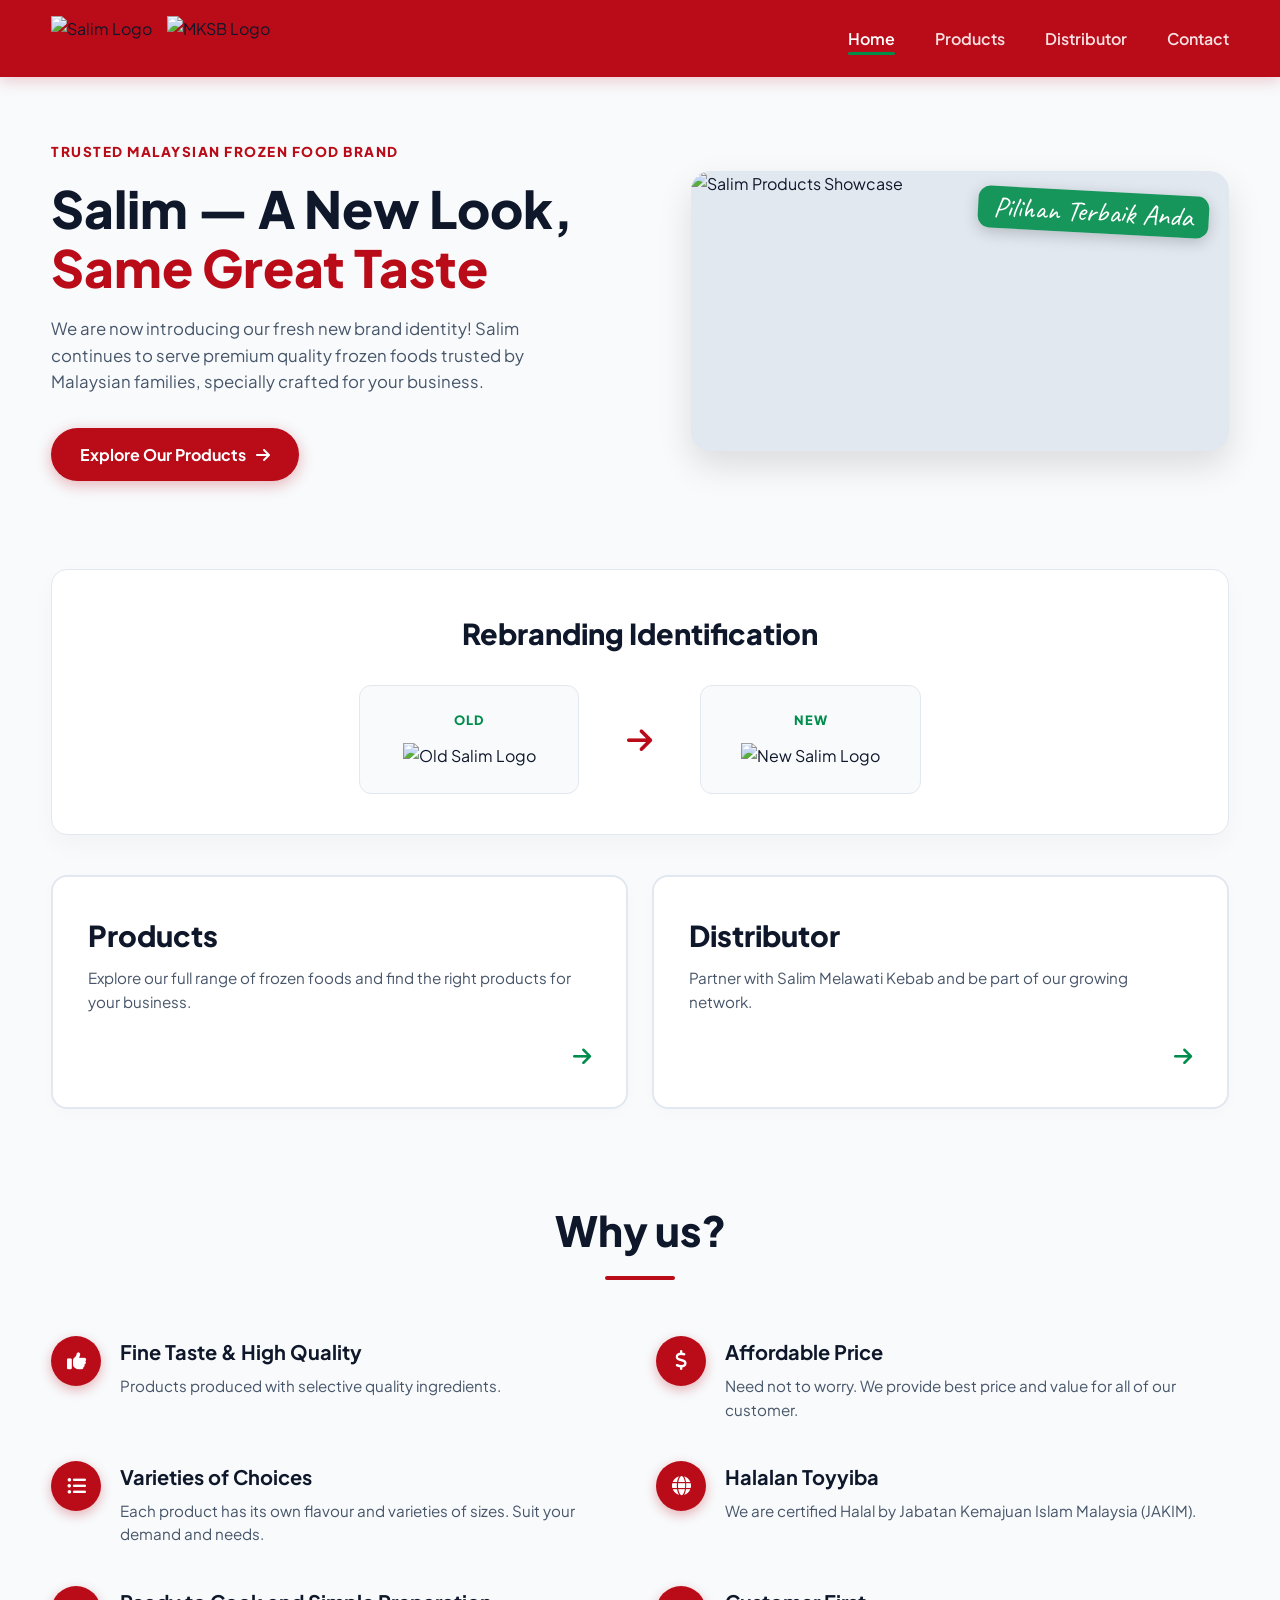
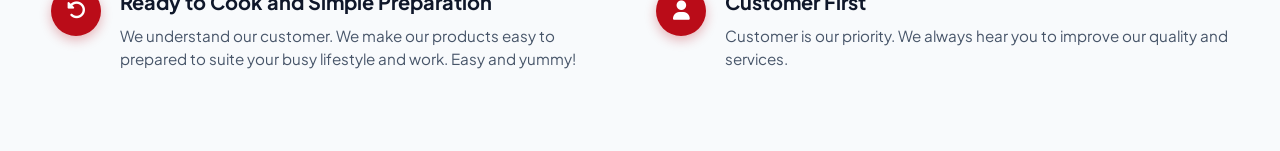
==== index.html @ 57d68382 "Add files via upload" ====
<!DOCTYPE html>
<html lang="en">
<head>
    <meta charset="UTF-8">
    <meta name="viewport" content="width=device-width, initial-scale=1.0">
    <title>Salim Melawati Kebab | Trusted Malaysian Frozen Food Brand</title>
    <!-- FontAwesome Icons & Google Fonts -->
    <link rel="stylesheet" href="https://cdnjs.cloudflare.com/ajax/libs/font-awesome/6.4.0/css/all.min.css">
    <link href="https://fonts.googleapis.com/css2?family=Plus+Jakarta+Sans:wght@400;500;600;700;800&family=Caveat:wght@600&display=swap" rel="stylesheet">
    
    <style>
        :root {
            --salim-red: #ba0c18;
            --salim-red-hover: #960812;
            --salim-green: #008d4c;
            --salim-green-hover: #006e3b;
            --bg-light: #f8fafc;
            --bg-card: #ffffff;
            --text-dark: #0f172a;
            --text-gray: #475569;
            --border-color: #e2e8f0;
            --transition: all 0.3s ease;
        }

        * {
            margin: 0;
            padding: 0;
            box-sizing: border-box;
            font-family: 'Plus Jakarta Sans', sans-serif;
        }

        body {
            background-color: var(--bg-light);
            color: var(--text-dark);
            line-height: 1.6;
            overflow-x: hidden;
        }

        .container {
            width: 92%;
            max-width: 1250px;
            margin: 0 auto;
        }

        /* 1. Header Navigation */
        header {
            background: var(--salim-red);
            position: sticky;
            top: 0;
            z-index: 1000;
            box-shadow: 0 4px 15px rgba(186, 12, 24, 0.2);
        }

        nav {
            display: flex;
            justify-content: space-between;
            align-items: center;
            padding: 1rem 0;
        }

        .logo-group {
            display: flex;
            align-items: center;
            gap: 15px;
        }

        .logo-group img {
            height: 45px;
            width: auto;
            max-width: 100%;
            object-fit: contain;
        }

        .nav-links {
            display: flex;
            list-style: none;
            gap: 2.5rem;
            align-items: center;
        }

        .nav-links a {
            text-decoration: none;
            color: rgba(255, 255, 255, 0.88);
            font-size: 1rem;
            font-weight: 600;
            transition: var(--transition);
        }

        .nav-links a:hover, .nav-links a.active {
            color: #ffffff;
        }

        .nav-links a.active {
            position: relative;
        }

        .nav-links a.active::after {
            content: '';
            position: absolute;
            bottom: -6px;
            left: 0;
            width: 100%;
            height: 3px;
            background: var(--salim-green);
            border-radius: 2px;
        }

        /* 2. Hero Section */
        .hero {
            padding: 4rem 0 3rem 0;
        }

        .hero-grid {
            display: grid;
            grid-template-columns: 1.1fr 1fr;
            gap: 3rem;
            align-items: center;
        }

        .tagline-red {
            color: var(--salim-red);
            font-size: 0.85rem;
            font-weight: 800;
            letter-spacing: 1.5px;
            text-transform: uppercase;
            margin-bottom: 1rem;
            display: block;
        }

        .hero-text h1 {
            font-size: 3.2rem;
            line-height: 1.15;
            font-weight: 800;
            margin-bottom: 1.2rem;
            color: var(--text-dark);
        }

        .hero-text h1 span {
            color: var(--salim-red);
            display: block;
        }

        .hero-text p {
            color: var(--text-gray);
            font-size: 1.05rem;
            margin-bottom: 2rem;
            max-width: 520px;
            line-height: 1.6;
        }

        .btn-hero-red {
            background: var(--salim-red);
            color: #ffffff;
            padding: 0.85rem 1.8rem;
            border-radius: 50px;
            text-decoration: none;
            font-weight: 700;
            font-size: 1rem;
            display: inline-flex;
            align-items: center;
            gap: 10px;
            transition: var(--transition);
            box-shadow: 0 4px 15px rgba(186, 12, 24, 0.3);
        }

        .btn-hero-red:hover {
            background: var(--salim-red-hover);
            transform: translateY(-2px);
            box-shadow: 0 6px 20px rgba(186, 12, 24, 0.4);
        }

        .hero-image-container {
            position: relative;
            width: 100%;
        }

        .hero-image-bg {
            width: 100%;
            height: auto;
            border-radius: 20px;
            box-shadow: 0 15px 35px rgba(0,0,0,0.12);
            display: block;
            object-fit: cover;
            background-color: #e2e8f0;
            min-height: 280px;
        }

        .hero-script-badge {
            position: absolute;
            top: 20px;
            right: 20px;
            font-family: 'Caveat', cursive;
            font-size: 1.8rem;
            color: #ffffff;
            background: rgba(0, 141, 76, 0.9);
            padding: 5px 15px;
            border-radius: 12px;
            transform: rotate(3deg);
            text-align: right;
            line-height: 1.1;
            box-shadow: 0 4px 15px rgba(0,0,0,0.2);
            z-index: 10;
        }

        /* 3. Rebranding Showcase Section */
        .rebranding-section {
            background: var(--bg-card);
            border: 1px solid var(--border-color);
            border-radius: 16px;
            padding: 2.5rem;
            margin: 2.5rem 0;
            text-align: center;
            box-shadow: 0 10px 25px rgba(0,0,0,0.03);
        }

        .rebranding-title {
            font-size: 1.8rem;
            font-weight: 800;
            color: var(--text-dark);
            margin-bottom: 1.8rem;
        }

        .rebranding-comparison {
            display: flex;
            align-items: center;
            justify-content: center;
            gap: 3rem;
            flex-wrap: wrap;
        }

        .rebrand-box {
            background: var(--bg-light);
            padding: 1.5rem 2.5rem;
            border-radius: 12px;
            border: 1px solid var(--border-color);
            text-align: center;
            min-width: 220px;
        }

        .rebrand-box span {
            display: block;
            font-size: 0.8rem;
            color: var(--salim-green);
            margin-bottom: 0.8rem;
            text-transform: uppercase;
            letter-spacing: 1px;
            font-weight: 800;
        }

        .rebrand-box img {
            height: 65px;
            width: auto;
            max-width: 100%;
            object-fit: contain;
        }

        .arrow-icon {
            color: var(--salim-red);
            font-size: 1.8rem;
        }

        /* 4. Interactive Action Boxes */
        .action-boxes {
            display: grid;
            grid-template-columns: 1fr 1fr;
            gap: 1.5rem;
            margin: 2.5rem 0;
        }

        .action-card {
            background: var(--bg-card);
            border: 2px solid var(--border-color);
            border-radius: 16px;
            padding: 2.2rem;
            text-decoration: none;
            color: var(--text-dark);
            transition: var(--transition);
            display: flex;
            flex-direction: column;
            justify-content: space-between;
            min-height: 180px;
            box-shadow: 0 4px 15px rgba(0,0,0,0.02);
        }

        .action-card:hover, .action-card.active {
            background: var(--salim-red);
            border-color: var(--salim-red);
            color: #ffffff;
            transform: translateY(-4px);
            box-shadow: 0 12px 30px rgba(186, 12, 24, 0.25);
        }

        .action-card:hover p, .action-card.active p {
            color: rgba(255, 255, 255, 0.9);
        }

        .action-card h3 {
            font-size: 1.8rem;
            font-weight: 800;
            margin-bottom: 0.5rem;
        }

        .action-card p {
            color: var(--text-gray);
            font-size: 0.95rem;
            transition: var(--transition);
        }

        .action-card .card-arrow {
            align-self: flex-end;
            margin-top: 1.5rem;
            font-size: 1.3rem;
            color: var(--salim-green);
            transition: var(--transition);
        }

        .action-card:hover .card-arrow, .action-card.active .card-arrow {
            color: #ffffff;
        }

        /* 5. Why Us Section */
        .why-us-section {
            padding: 3rem 0 5rem 0;
        }

        .why-us-title {
            text-align: center;
            font-size: 2.6rem;
            font-weight: 800;
            color: var(--text-dark);
            margin-bottom: 3.5rem;
            position: relative;
        }

        .why-us-title::after {
            content: '';
            display: block;
            width: 70px;
            height: 4px;
            background: var(--salim-red);
            margin: 0.8rem auto 0 auto;
            border-radius: 2px;
        }

        .why-us-grid {
            display: grid;
            grid-template-columns: 1fr 1fr;
            gap: 2.5rem 2rem;
        }

        .why-us-item {
            display: flex;
            gap: 1.2rem;
            align-items: flex-start;
        }

        .why-us-icon {
            background: var(--salim-red);
            color: #ffffff;
            width: 50px;
            height: 50px;
            border-radius: 50%;
            display: flex;
            align-items: center;
            justify-content: center;
            font-size: 1.2rem;
            flex-shrink: 0;
            box-shadow: 0 4px 12px rgba(186, 12, 24, 0.3);
        }

        .why-us-content h4 {
            font-size: 1.25rem;
            font-weight: 700;
            color: var(--text-dark);
            margin-bottom: 0.35rem;
        }

        .why-us-content p {
            color: var(--text-gray);
            font-size: 0.95rem;
            line-height: 1.55;
        }

        /* Mobile & Tablet Responsive */
        @media (max-width: 992px) {
            .hero-grid {
                grid-template-columns: 1fr;
                gap: 2.5rem;
                text-align: center;
            }
            .hero-text h1 {
                font-size: 2.6rem;
            }
            .hero-text p {
                margin-left: auto;
                margin-right: auto;
            }
            .action-boxes, .why-us-grid {
                grid-template-columns: 1fr;
            }
        }

        @media (max-width: 768px) {
            nav {
                flex-direction: column;
                gap: 1rem;
                padding: 0.8rem 0;
            }
            .nav-links {
                gap: 1.2rem;
                width: 100%;
                justify-content: center;
            }
            .hero {
                padding: 2.5rem 0 2rem 0;
            }
            .hero-text h1 {
                font-size: 2.1rem;
            }
            .hero-script-badge {
                font-size: 1.4rem;
                top: 15px;
                right: 15px;
                padding: 4px 10px;
            }
            .rebranding-section {
                padding: 1.8rem 1rem;
            }
            .rebranding-comparison {
                flex-direction: column;
                gap: 1.2rem;
            }
            .arrow-icon {
                transform: rotate(90deg);
            }
            .rebrand-box {
                width: 100%;
                min-width: auto;
            }
            .action-card {
                padding: 1.6rem;
            }
            .why-us-title {
                font-size: 2rem;
                margin-bottom: 2.2rem;
            }
        }

        @media (max-width: 480px) {
            .logo-group img {
                height: 36px;
            }
            .nav-links a {
                font-size: 0.9rem;
            }
            .hero-text h1 {
                font-size: 1.8rem;
            }
            .btn-hero-red {
                width: 100%;
                justify-content: center;
            }
        }
    </style>
</head>
<body>

    <!-- Header Navigation -->
    <header>
        <div class="container">
            <nav>
                <div class="logo-group">
                    <img src="productpic/SALIM.png" alt="Salim Logo">
                    <img src="productpic/mksb.png" alt="MKSB Logo">
                </div>

                <ul class="nav-links">
                    <li><a href="index.html" class="active">Home</a></li>
                    <li><a href="produk.html">Products</a></li>
                    <li><a href="distributor.html">Distributor</a></li>
                    <li><a href="contact.html">Contact</a></li>
                </ul>
            </nav>
        </div>
    </header>

    <main class="container">

        <!-- Hero Section -->
        <section class="hero">
            <div class="hero-grid">
                <div class="hero-text">
                    <span class="tagline-red">TRUSTED MALAYSIAN FROZEN FOOD BRAND</span>
                    <h1>Salim — A New Look, <span>Same Great Taste</span></h1>
                    <p>We are now introducing our fresh new brand identity! Salim continues to serve premium quality frozen foods trusted by Malaysian families, specially crafted for your business.</p>
                    <a href="produk.html" class="btn-hero-red">Explore Our Products <i class="fa-solid fa-arrow-right"></i></a>
                </div>

                <div class="hero-image-container">
                    <span class="hero-script-badge">Pilihan Terbaik Anda</span>
                    <img src="hero-image.png" alt="Salim Products Showcase" class="hero-image-bg">
                </div>
            </div>
        </section>

        <!-- Rebranding Section -->
        <section class="rebranding-section">
            <h2 class="rebranding-title">Rebranding Identification</h2>
            <div class="rebranding-comparison">
                <div class="rebrand-box">
                    <span>OLD</span>
                    <img src="productpic/salimold.png" alt="Old Salim Logo">
                </div>
                <div class="arrow-icon">
                    <i class="fa-solid fa-arrow-right"></i>
                </div>
                <div class="rebrand-box">
                    <span>NEW</span>
                    <img src="productpic/SALIM.png" alt="New Salim Logo">
                </div>
            </div>
        </section>

        <!-- Interactive Action Cards -->
        <section class="action-boxes">
            <a href="produk.html" class="action-card">
                <div>
                    <h3>Products</h3>
                    <p>Explore our full range of frozen foods and find the right products for your business.</p>
                </div>
                <div class="card-arrow"><i class="fa-solid fa-arrow-right"></i></div>
            </a>

            <a href="distributor.html" class="action-card">
                <div>
                    <h3>Distributor</h3>
                    <p>Partner with Salim Melawati Kebab and be part of our growing network.</p>
                </div>
                <div class="card-arrow"><i class="fa-solid fa-arrow-right"></i></div>
            </a>
        </section>

        <!-- Why Us Section -->
        <section class="why-us-section">
            <h2 class="why-us-title">Why us?</h2>
            <div class="why-us-grid">
                
                <!-- 1 -->
                <div class="why-us-item">
                    <div class="why-us-icon"><i class="fa-solid fa-thumbs-up"></i></div>
                    <div class="why-us-content">
                        <h4>Fine Taste & High Quality</h4>
                        <p>Products produced with selective quality ingredients.</p>
                    </div>
                </div>

                <!-- 2 -->
                <div class="why-us-item">
                    <div class="why-us-icon"><i class="fa-solid fa-dollar-sign"></i></div>
                    <div class="why-us-content">
                        <h4>Affordable Price</h4>
                        <p>Need not to worry. We provide best price and value for all of our customer.</p>
                    </div>
                </div>

                <!-- 3 -->
                <div class="why-us-item">
                    <div class="why-us-icon"><i class="fa-solid fa-list-ul"></i></div>
                    <div class="why-us-content">
                        <h4>Varieties of Choices</h4>
                        <p>Each product has its own flavour and varieties of sizes. Suit your demand and needs.</p>
                    </div>
                </div>

                <!-- 4 -->
                <div class="why-us-item">
                    <div class="why-us-icon"><i class="fa-solid fa-globe"></i></div>
                    <div class="why-us-content">
                        <h4>Halalan Toyyiba</h4>
                        <p>We are certified Halal by Jabatan Kemajuan Islam Malaysia (JAKIM).</p>
                    </div>
                </div>

                <!-- 5 -->
                <div class="why-us-item">
                    <div class="why-us-icon"><i class="fa-solid fa-rotate-left"></i></div>
                    <div class="why-us-content">
                        <h4>Ready to Cook and Simple Preparation</h4>
                        <p>We understand our customer. We make our products easy to prepared to suite your busy lifestyle and work. Easy and yummy!</p>
                    </div>
                </div>

                <!-- 6 -->
                <div class="why-us-item">
                    <div class="why-us-icon"><i class="fa-solid fa-user"></i></div>
                    <div class="why-us-content">
                        <h4>Customer First</h4>
                        <p>Customer is our priority. We always hear you to improve our quality and services.</p>
                    </div>
                </div>

            </div>
        </section>

    </main>

</body>
</html>
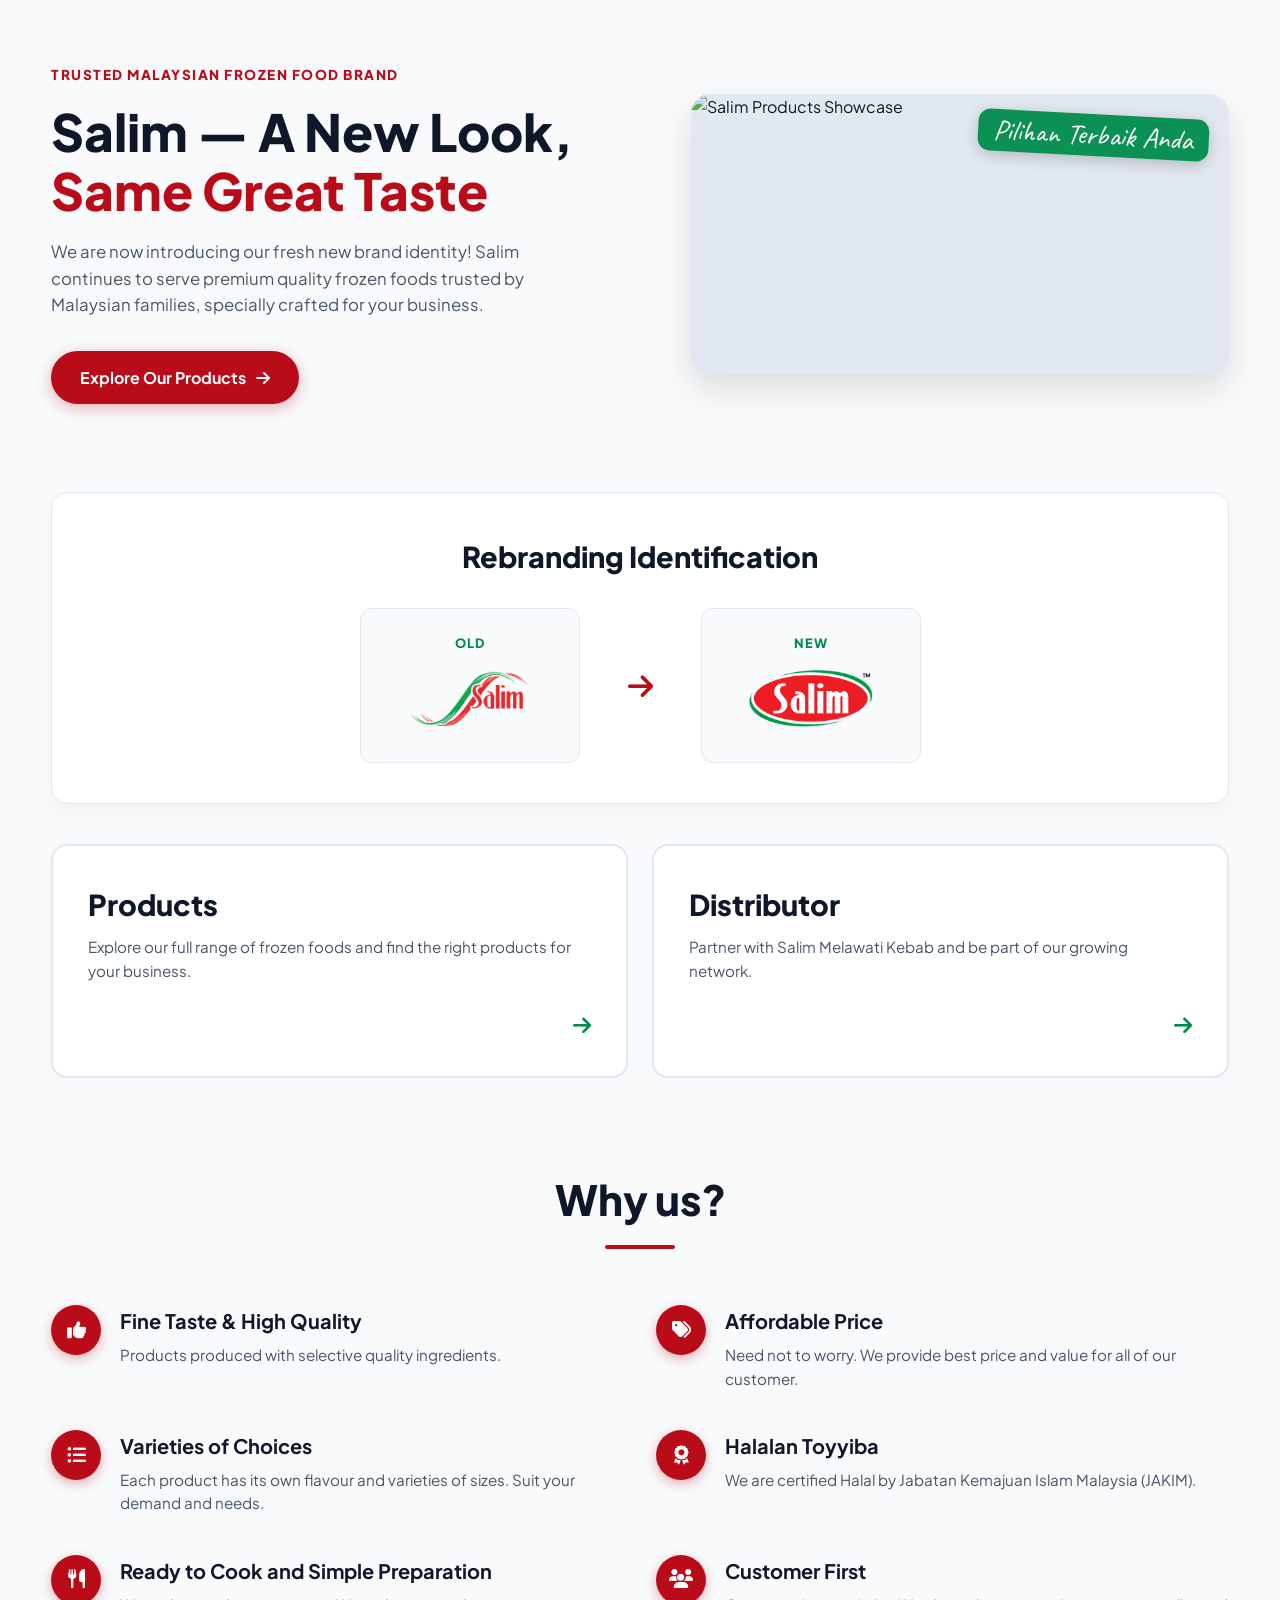
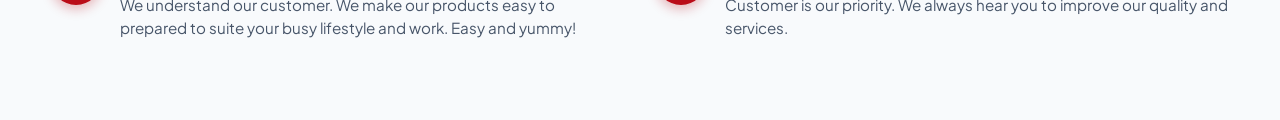
==== commit 0b3463f7: "Update index.html" ====
--- a/index.html
+++ b/index.html
@@ -1,12 +1,22 @@
 <!DOCTYPE html>
-<html lang="en">
+<html lang="ms">
 <head>
     <meta charset="UTF-8">
     <meta name="viewport" content="width=device-width, initial-scale=1.0">
-    <title>Salim Melawati Kebab | Trusted Malaysian Frozen Food Brand</title>
+    <title>Salim Melawati Kebab | Brand Makanan Sejuk Beku Dipercayai</title>
+    <meta name="description" content="Salim Melawati Kebab membekalkan produk makanan sejuk beku premium, halal dan berkualiti tinggi untuk isi rumah dan perniagaan di Malaysia.">
+
     <!-- FontAwesome Icons & Google Fonts -->
     <link rel="stylesheet" href="https://cdnjs.cloudflare.com/ajax/libs/font-awesome/6.4.0/css/all.min.css">
+    <link rel="preconnect" href="https://fonts.googleapis.com">
+    <link rel="preconnect" href="https://fonts.gstatic.com" crossorigin>
     <link href="https://fonts.googleapis.com/css2?family=Plus+Jakarta+Sans:wght@400;500;600;700;800&family=Caveat:wght@600&display=swap" rel="stylesheet">
+    
+    <!-- CSS Header & Footer Komponen -->
+    <link rel="stylesheet" href="components.css">
+
+    <!-- JavaScript Header & Footer Komponen -->
+    <script src="components.js" defer></script>
     
     <style>
         :root {
@@ -22,18 +32,40 @@
             --transition: all 0.3s ease;
         }
 
-        * {
+        *, *::before, *::after {
             margin: 0;
             padding: 0;
             box-sizing: border-box;
+        }
+
+        html, body {
+            width: 100%;
+            max-width: 100%;
+            overflow-x: clip; 
+            position: relative;
+        }
+
+        body {
             font-family: 'Plus Jakarta Sans', sans-serif;
-        }
-
-        body {
             background-color: var(--bg-light);
             color: var(--text-dark);
             line-height: 1.6;
-            overflow-x: hidden;
+        }
+
+        .site-wrapper {
+            width: 100%;
+            max-width: 100%;
+            overflow-x: clip;
+            position: relative;
+        }
+
+        main-header, main-footer, img, iframe, section, div {
+            max-width: 100%;
+        }
+
+        main-header, main-footer {
+            display: block;
+            width: 100%;
         }
 
         .container {
@@ -42,70 +74,7 @@
             margin: 0 auto;
         }
 
-        /* 1. Header Navigation */
-        header {
-            background: var(--salim-red);
-            position: sticky;
-            top: 0;
-            z-index: 1000;
-            box-shadow: 0 4px 15px rgba(186, 12, 24, 0.2);
-        }
-
-        nav {
-            display: flex;
-            justify-content: space-between;
-            align-items: center;
-            padding: 1rem 0;
-        }
-
-        .logo-group {
-            display: flex;
-            align-items: center;
-            gap: 15px;
-        }
-
-        .logo-group img {
-            height: 45px;
-            width: auto;
-            max-width: 100%;
-            object-fit: contain;
-        }
-
-        .nav-links {
-            display: flex;
-            list-style: none;
-            gap: 2.5rem;
-            align-items: center;
-        }
-
-        .nav-links a {
-            text-decoration: none;
-            color: rgba(255, 255, 255, 0.88);
-            font-size: 1rem;
-            font-weight: 600;
-            transition: var(--transition);
-        }
-
-        .nav-links a:hover, .nav-links a.active {
-            color: #ffffff;
-        }
-
-        .nav-links a.active {
-            position: relative;
-        }
-
-        .nav-links a.active::after {
-            content: '';
-            position: absolute;
-            bottom: -6px;
-            left: 0;
-            width: 100%;
-            height: 3px;
-            background: var(--salim-green);
-            border-radius: 2px;
-        }
-
-        /* 2. Hero Section */
+        /* 1. Hero Section */
         .hero {
             padding: 4rem 0 3rem 0;
         }
@@ -192,7 +161,7 @@
             font-family: 'Caveat', cursive;
             font-size: 1.8rem;
             color: #ffffff;
-            background: rgba(0, 141, 76, 0.9);
+            background: rgba(0, 141, 76, 0.95);
             padding: 5px 15px;
             border-radius: 12px;
             transform: rotate(3deg);
@@ -202,12 +171,12 @@
             z-index: 10;
         }
 
-        /* 3. Rebranding Showcase Section */
+        /* 2. Rebranding Showcase Section */
         .rebranding-section {
             background: var(--bg-card);
             border: 1px solid var(--border-color);
             border-radius: 16px;
-            padding: 2.5rem;
+            padding: 2.5rem 1.5rem;
             margin: 2.5rem 0;
             text-align: center;
             box-shadow: 0 10px 25px rgba(0,0,0,0.03);
@@ -250,7 +219,6 @@
         .rebrand-box img {
             height: 65px;
             width: auto;
-            max-width: 100%;
             object-fit: contain;
         }
 
@@ -259,7 +227,7 @@
             font-size: 1.8rem;
         }
 
-        /* 4. Interactive Action Boxes */
+        /* 3. Interactive Action Boxes */
         .action-boxes {
             display: grid;
             grid-template-columns: 1fr 1fr;
@@ -282,7 +250,7 @@
             box-shadow: 0 4px 15px rgba(0,0,0,0.02);
         }
 
-        .action-card:hover, .action-card.active {
+        .action-card:hover, .action-card:focus {
             background: var(--salim-red);
             border-color: var(--salim-red);
             color: #ffffff;
@@ -290,7 +258,7 @@
             box-shadow: 0 12px 30px rgba(186, 12, 24, 0.25);
         }
 
-        .action-card:hover p, .action-card.active p {
+        .action-card:hover p, .action-card:focus p {
             color: rgba(255, 255, 255, 0.9);
         }
 
@@ -314,11 +282,11 @@
             transition: var(--transition);
         }
 
-        .action-card:hover .card-arrow, .action-card.active .card-arrow {
+        .action-card:hover .card-arrow, .action-card:focus .card-arrow {
             color: #ffffff;
         }
 
-        /* 5. Why Us Section */
+        /* 4. Why Us Section */
         .why-us-section {
             padding: 3rem 0 5rem 0;
         }
@@ -381,7 +349,7 @@
             line-height: 1.55;
         }
 
-        /* Mobile & Tablet Responsive */
+        /* Mobile Responsive */
         @media (max-width: 992px) {
             .hero-grid {
                 grid-template-columns: 1fr;
@@ -401,16 +369,6 @@
         }
 
         @media (max-width: 768px) {
-            nav {
-                flex-direction: column;
-                gap: 1rem;
-                padding: 0.8rem 0;
-            }
-            .nav-links {
-                gap: 1.2rem;
-                width: 100%;
-                justify-content: center;
-            }
             .hero {
                 padding: 2.5rem 0 2rem 0;
             }
@@ -418,13 +376,10 @@
                 font-size: 2.1rem;
             }
             .hero-script-badge {
-                font-size: 1.4rem;
-                top: 15px;
-                right: 15px;
+                font-size: 1.3rem;
+                top: 10px;
+                right: 10px;
                 padding: 4px 10px;
-            }
-            .rebranding-section {
-                padding: 1.8rem 1rem;
             }
             .rebranding-comparison {
                 flex-direction: column;
@@ -447,12 +402,6 @@
         }
 
         @media (max-width: 480px) {
-            .logo-group img {
-                height: 36px;
-            }
-            .nav-links a {
-                font-size: 0.9rem;
-            }
             .hero-text h1 {
                 font-size: 1.8rem;
             }
@@ -465,144 +414,125 @@
 </head>
 <body>
 
-    <!-- Header Navigation -->
-    <header>
-        <div class="container">
-            <nav>
-                <div class="logo-group">
-                    <img src="productpic/SALIM.png" alt="Salim Logo">
-                    <img src="productpic/mksb.png" alt="MKSB Logo">
+    <div class="site-wrapper">
+
+        <main-header></main-header>
+
+        <main class="container">
+
+            <!-- Hero Section -->
+            <section class="hero">
+                <div class="hero-grid">
+                    <div class="hero-text">
+                        <span class="tagline-red">TRUSTED MALAYSIAN FROZEN FOOD BRAND</span>
+                        <h1>Salim — A New Look, <span>Same Great Taste</span></h1>
+                        <p>We are now introducing our fresh new brand identity! Salim continues to serve premium quality frozen foods trusted by Malaysian families, specially crafted for your business.</p>
+                        <a href="produk.html" class="btn-hero-red">Explore Our Products <i class="fa-solid fa-arrow-right"></i></a>
+                    </div>
+
+                    <div class="hero-image-container">
+                        <span class="hero-script-badge">Pilihan Terbaik Anda</span>
+                        <img src="hero-image.png" alt="Salim Products Showcase" class="hero-image-bg" loading="eager" decoding="async">
+                    </div>
                 </div>
-
-                <ul class="nav-links">
-                    <li><a href="index.html" class="active">Home</a></li>
-                    <li><a href="produk.html">Products</a></li>
-                    <li><a href="distributor.html">Distributor</a></li>
-                    <li><a href="contact.html">Contact</a></li>
-                </ul>
-            </nav>
-        </div>
-    </header>
-
-    <main class="container">
-
-        <!-- Hero Section -->
-        <section class="hero">
-            <div class="hero-grid">
-                <div class="hero-text">
-                    <span class="tagline-red">TRUSTED MALAYSIAN FROZEN FOOD BRAND</span>
-                    <h1>Salim — A New Look, <span>Same Great Taste</span></h1>
-                    <p>We are now introducing our fresh new brand identity! Salim continues to serve premium quality frozen foods trusted by Malaysian families, specially crafted for your business.</p>
-                    <a href="produk.html" class="btn-hero-red">Explore Our Products <i class="fa-solid fa-arrow-right"></i></a>
+            </section>
+
+            <!-- Rebranding Section -->
+            <section class="rebranding-section">
+                <h2 class="rebranding-title">Rebranding Identification</h2>
+                <div class="rebranding-comparison">
+                    <div class="rebrand-box">
+                        <span>OLD</span>
+                        <img src="productpic/salimold.png" alt="Old Salim Logo" loading="lazy">
+                    </div>
+                    <div class="arrow-icon">
+                        <i class="fa-solid fa-arrow-right"></i>
+                    </div>
+                    <div class="rebrand-box">
+                        <span>NEW</span>
+                        <img src="productpic/SALIM.png" alt="New Salim Logo" loading="lazy">
+                    </div>
                 </div>
-
-                <div class="hero-image-container">
-                    <span class="hero-script-badge">Pilihan Terbaik Anda</span>
-                    <img src="hero-image.png" alt="Salim Products Showcase" class="hero-image-bg">
+            </section>
+
+            <!-- Interactive Action Cards -->
+            <section class="action-boxes">
+                <a href="produk.html" class="action-card">
+                    <div>
+                        <h3>Products</h3>
+                        <p>Explore our full range of frozen foods and find the right products for your business.</p>
+                    </div>
+                    <div class="card-arrow"><i class="fa-solid fa-arrow-right"></i></div>
+                </a>
+
+                <a href="distributor.html" class="action-card">
+                    <div>
+                        <h3>Distributor</h3>
+                        <p>Partner with Salim Melawati Kebab and be part of our growing network.</p>
+                    </div>
+                    <div class="card-arrow"><i class="fa-solid fa-arrow-right"></i></div>
+                </a>
+            </section>
+
+            <!-- Why Us Section -->
+            <section class="why-us-section">
+                <h2 class="why-us-title">Why us?</h2>
+                <div class="why-us-grid">
+                    <div class="why-us-item">
+                        <div class="why-us-icon"><i class="fa-solid fa-thumbs-up"></i></div>
+                        <div class="why-us-content">
+                            <h4>Fine Taste & High Quality</h4>
+                            <p>Products produced with selective quality ingredients.</p>
+                        </div>
+                    </div>
+
+                    <div class="why-us-item">
+                        <div class="why-us-icon"><i class="fa-solid fa-tags"></i></div>
+                        <div class="why-us-content">
+                            <h4>Affordable Price</h4>
+                            <p>Need not to worry. We provide best price and value for all of our customer.</p>
+                        </div>
+                    </div>
+
+                    <div class="why-us-item">
+                        <div class="why-us-icon"><i class="fa-solid fa-list-ul"></i></div>
+                        <div class="why-us-content">
+                            <h4>Varieties of Choices</h4>
+                            <p>Each product has its own flavour and varieties of sizes. Suit your demand and needs.</p>
+                        </div>
+                    </div>
+
+                    <div class="why-us-item">
+                        <div class="why-us-icon"><i class="fa-solid fa-award"></i></div>
+                        <div class="why-us-content">
+                            <h4>Halalan Toyyiba</h4>
+                            <p>We are certified Halal by Jabatan Kemajuan Islam Malaysia (JAKIM).</p>
+                        </div>
+                    </div>
+
+                    <div class="why-us-item">
+                        <div class="why-us-icon"><i class="fa-solid fa-utensils"></i></div>
+                        <div class="why-us-content">
+                            <h4>Ready to Cook and Simple Preparation</h4>
+                            <p>We understand our customer. We make our products easy to prepared to suite your busy lifestyle and work. Easy and yummy!</p>
+                        </div>
+                    </div>
+
+                    <div class="why-us-item">
+                        <div class="why-us-icon"><i class="fa-solid fa-users"></i></div>
+                        <div class="why-us-content">
+                            <h4>Customer First</h4>
+                            <p>Customer is our priority. We always hear you to improve our quality and services.</p>
+                        </div>
+                    </div>
                 </div>
-            </div>
-        </section>
-
-        <!-- Rebranding Section -->
-        <section class="rebranding-section">
-            <h2 class="rebranding-title">Rebranding Identification</h2>
-            <div class="rebranding-comparison">
-                <div class="rebrand-box">
-                    <span>OLD</span>
-                    <img src="productpic/salimold.png" alt="Old Salim Logo">
-                </div>
-                <div class="arrow-icon">
-                    <i class="fa-solid fa-arrow-right"></i>
-                </div>
-                <div class="rebrand-box">
-                    <span>NEW</span>
-                    <img src="productpic/SALIM.png" alt="New Salim Logo">
-                </div>
-            </div>
-        </section>
-
-        <!-- Interactive Action Cards -->
-        <section class="action-boxes">
-            <a href="produk.html" class="action-card">
-                <div>
-                    <h3>Products</h3>
-                    <p>Explore our full range of frozen foods and find the right products for your business.</p>
-                </div>
-                <div class="card-arrow"><i class="fa-solid fa-arrow-right"></i></div>
-            </a>
-
-            <a href="distributor.html" class="action-card">
-                <div>
-                    <h3>Distributor</h3>
-                    <p>Partner with Salim Melawati Kebab and be part of our growing network.</p>
-                </div>
-                <div class="card-arrow"><i class="fa-solid fa-arrow-right"></i></div>
-            </a>
-        </section>
-
-        <!-- Why Us Section -->
-        <section class="why-us-section">
-            <h2 class="why-us-title">Why us?</h2>
-            <div class="why-us-grid">
-                
-                <!-- 1 -->
-                <div class="why-us-item">
-                    <div class="why-us-icon"><i class="fa-solid fa-thumbs-up"></i></div>
-                    <div class="why-us-content">
-                        <h4>Fine Taste & High Quality</h4>
-                        <p>Products produced with selective quality ingredients.</p>
-                    </div>
-                </div>
-
-                <!-- 2 -->
-                <div class="why-us-item">
-                    <div class="why-us-icon"><i class="fa-solid fa-dollar-sign"></i></div>
-                    <div class="why-us-content">
-                        <h4>Affordable Price</h4>
-                        <p>Need not to worry. We provide best price and value for all of our customer.</p>
-                    </div>
-                </div>
-
-                <!-- 3 -->
-                <div class="why-us-item">
-                    <div class="why-us-icon"><i class="fa-solid fa-list-ul"></i></div>
-                    <div class="why-us-content">
-                        <h4>Varieties of Choices</h4>
-                        <p>Each product has its own flavour and varieties of sizes. Suit your demand and needs.</p>
-                    </div>
-                </div>
-
-                <!-- 4 -->
-                <div class="why-us-item">
-                    <div class="why-us-icon"><i class="fa-solid fa-globe"></i></div>
-                    <div class="why-us-content">
-                        <h4>Halalan Toyyiba</h4>
-                        <p>We are certified Halal by Jabatan Kemajuan Islam Malaysia (JAKIM).</p>
-                    </div>
-                </div>
-
-                <!-- 5 -->
-                <div class="why-us-item">
-                    <div class="why-us-icon"><i class="fa-solid fa-rotate-left"></i></div>
-                    <div class="why-us-content">
-                        <h4>Ready to Cook and Simple Preparation</h4>
-                        <p>We understand our customer. We make our products easy to prepared to suite your busy lifestyle and work. Easy and yummy!</p>
-                    </div>
-                </div>
-
-                <!-- 6 -->
-                <div class="why-us-item">
-                    <div class="why-us-icon"><i class="fa-solid fa-user"></i></div>
-                    <div class="why-us-content">
-                        <h4>Customer First</h4>
-                        <p>Customer is our priority. We always hear you to improve our quality and services.</p>
-                    </div>
-                </div>
-
-            </div>
-        </section>
-
-    </main>
+            </section>
+
+        </main>
+
+        <main-footer></main-footer>
+
+    </div>
 
 </body>
-</html>+</html>
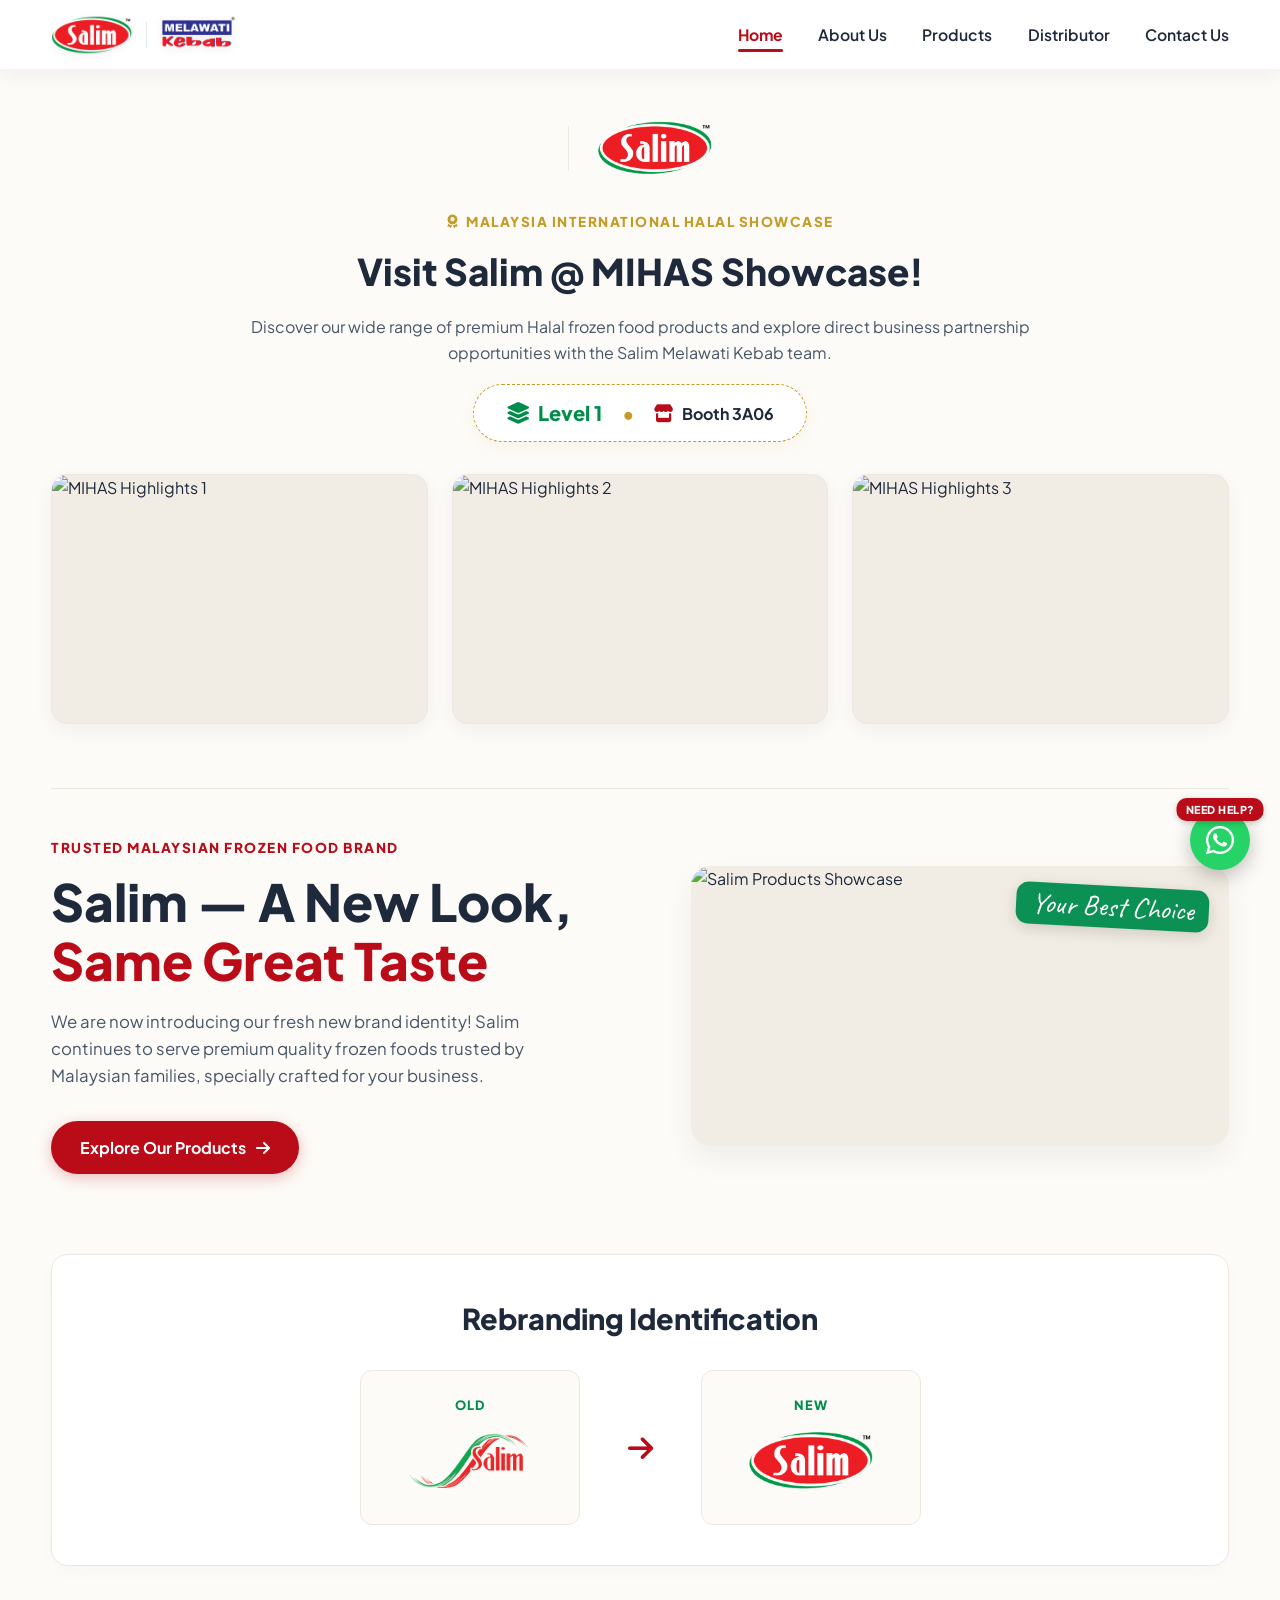
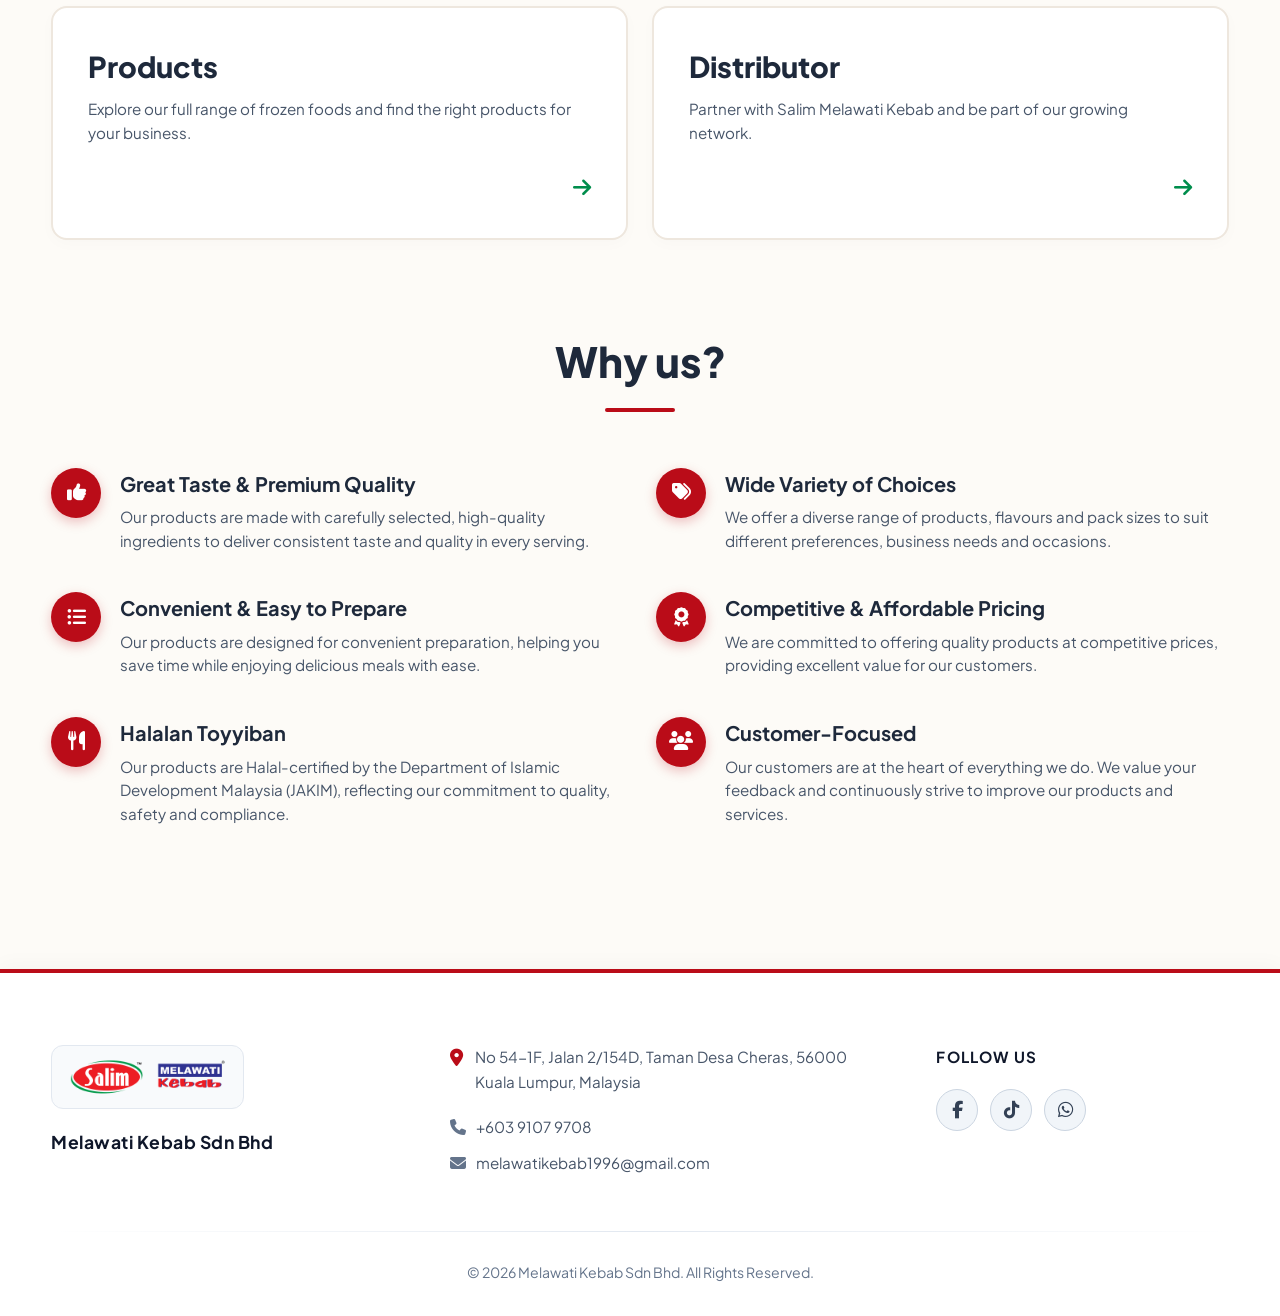
==== commit d7ecec0c: "Update index.html" ====
--- a/index.html
+++ b/index.html
@@ -1,10 +1,10 @@
 <!DOCTYPE html>
-<html lang="ms">
+<html lang="en">
 <head>
     <meta charset="UTF-8">
     <meta name="viewport" content="width=device-width, initial-scale=1.0">
-    <title>Salim Melawati Kebab | Brand Makanan Sejuk Beku Dipercayai</title>
-    <meta name="description" content="Salim Melawati Kebab membekalkan produk makanan sejuk beku premium, halal dan berkualiti tinggi untuk isi rumah dan perniagaan di Malaysia.">
+    <title>Salim Melawati Kebab | Trusted Frozen Food Brand - MIHAS Showcase (Level 1, Booth 3A06)</title>
+    <meta name="description" content="Visit Salim Melawati Kebab at MIHAS (Level 1, Booth 3A06). Supplying premium, halal, and high-quality frozen food products.">
 
     <!-- FontAwesome Icons & Google Fonts -->
     <link rel="stylesheet" href="https://cdnjs.cloudflare.com/ajax/libs/font-awesome/6.4.0/css/all.min.css">
@@ -12,10 +12,10 @@
     <link rel="preconnect" href="https://fonts.gstatic.com" crossorigin>
     <link href="https://fonts.googleapis.com/css2?family=Plus+Jakarta+Sans:wght@400;500;600;700;800&family=Caveat:wght@600&display=swap" rel="stylesheet">
     
-    <!-- CSS Header & Footer Komponen -->
+    <!-- Header & Footer Component CSS -->
     <link rel="stylesheet" href="components.css">
 
-    <!-- JavaScript Header & Footer Komponen -->
+    <!-- Header & Footer Component JavaScript -->
     <script src="components.js" defer></script>
     
     <style>
@@ -24,11 +24,15 @@
             --salim-red-hover: #960812;
             --salim-green: #008d4c;
             --salim-green-hover: #006e3b;
-            --bg-light: #f8fafc;
-            --bg-card: #ffffff;
-            --text-dark: #0f172a;
+            --salim-gold: #c59b27;
+            
+            /* ULTRA-LIGHT CREAM THEME */
+            --bg-light: #fdfbf7;
+            --bg-card: #ffffff;             
+            --bg-cream-card: #f8f4ed;       
+            --text-dark: #1e293b;
             --text-gray: #475569;
-            --border-color: #e2e8f0;
+            --border-color: #eee7de;        
             --transition: all 0.3s ease;
         }
 
@@ -40,6 +44,7 @@
 
         html, body {
             width: 100%;
+            height: 100%;
             max-width: 100%;
             overflow-x: clip; 
             position: relative;
@@ -50,11 +55,16 @@
             background-color: var(--bg-light);
             color: var(--text-dark);
             line-height: 1.6;
-        }
-
+            /* DIBETULKAN: padding-bottom dibuang supaya tiada jurang kosong di bawah footer */
+        }
+
+        /* DIBETULKAN: Flexbox sticky footer dikemaskini */
         .site-wrapper {
             width: 100%;
             max-width: 100%;
+            min-height: 100vh;
+            display: flex;
+            flex-direction: column;
             overflow-x: clip;
             position: relative;
         }
@@ -66,6 +76,11 @@
         main-header, main-footer {
             display: block;
             width: 100%;
+        }
+
+        /* DIBETULKAN: flex: 1 menolak footer ke dasar paparan */
+        main.container {
+            flex: 1;
         }
 
         .container {
@@ -74,9 +89,139 @@
             margin: 0 auto;
         }
 
-        /* 1. Hero Section */
+        /* 1. MIHAS SECTION */
+        .mihas-section-clean {
+            padding: 3rem 0 2rem 0;
+        }
+
+        .mihas-branding-bar {
+            display: flex;
+            align-items: center;
+            justify-content: center;
+            gap: 1.8rem;
+            margin-bottom: 1.8rem;
+        }
+
+        .mihas-official-logo {
+            height: 60px;
+            width: auto;
+            object-fit: contain;
+        }
+
+        .mihas-divider {
+            height: 45px;
+            width: 1px;
+            background: var(--border-color);
+        }
+
+        .mihas-header {
+            text-align: center;
+            max-width: 780px;
+            margin: 0 auto 2rem auto;
+        }
+
+        .mihas-header-tag {
+            display: inline-flex;
+            align-items: center;
+            gap: 8px;
+            font-size: 0.85rem;
+            font-weight: 800;
+            color: var(--salim-gold);
+            letter-spacing: 1.5px;
+            text-transform: uppercase;
+            margin-bottom: 0.6rem;
+        }
+
+        .mihas-header h2 {
+            font-size: 2.3rem;
+            font-weight: 800;
+            color: var(--text-dark);
+            margin-bottom: 0.8rem;
+        }
+
+        .mihas-header p {
+            color: var(--text-gray);
+            font-size: 1rem;
+            line-height: 1.6;
+        }
+
+        .booth-location-card {
+            background: #ffffff;
+            border: 1.5px dashed var(--salim-gold);
+            border-radius: 50px;
+            padding: 0.75rem 2rem;
+            display: inline-flex;
+            align-items: center;
+            justify-content: center;
+            gap: 1.2rem;
+            margin-top: 1.2rem;
+            box-shadow: 0 4px 15px rgba(197, 155, 39, 0.08);
+        }
+
+        .booth-item {
+            display: flex;
+            align-items: center;
+            gap: 8px;
+            font-weight: 700;
+            color: var(--text-dark);
+            font-size: 1rem;
+        }
+
+        .booth-item.level-emphasis {
+            font-size: 1.25rem;
+            color: var(--salim-green);
+            font-weight: 800;
+        }
+
+        .booth-item i {
+            color: var(--salim-red);
+            font-size: 1.1rem;
+        }
+        
+        .booth-item.level-emphasis i {
+            font-size: 1.35rem;
+            color: var(--salim-green);
+        }
+
+        .booth-separator {
+            color: var(--salim-gold);
+            font-weight: bold;
+            font-size: 1.2rem;
+        }
+
+        .mihas-photos-grid {
+            display: grid;
+            grid-template-columns: repeat(3, 1fr);
+            gap: 1.5rem;
+            margin-top: 2rem;
+        }
+
+        .mihas-photo-card {
+            border-radius: 16px;
+            overflow: hidden;
+            box-shadow: 0 6px 20px rgba(0,0,0,0.05);
+            height: 250px;
+            background-color: #f2ede4;
+            border: 1px solid var(--border-color);
+            position: relative;
+        }
+
+        .mihas-photo-card img {
+            width: 100%;
+            height: 100%;
+            object-fit: cover;
+            transition: transform 0.4s ease;
+        }
+
+        .mihas-photo-card:hover img {
+            transform: scale(1.05);
+        }
+
+        /* 2. HERO SECTION */
         .hero {
-            padding: 4rem 0 3rem 0;
+            padding: 3rem 0 2.5rem 0;
+            border-top: 1px solid var(--border-color);
+            margin-top: 2rem;
         }
 
         .hero-grid {
@@ -92,7 +237,7 @@
             font-weight: 800;
             letter-spacing: 1.5px;
             text-transform: uppercase;
-            margin-bottom: 1rem;
+            margin-bottom: 0.8rem;
             display: block;
         }
 
@@ -129,13 +274,13 @@
             align-items: center;
             gap: 10px;
             transition: var(--transition);
-            box-shadow: 0 4px 15px rgba(186, 12, 24, 0.3);
+            box-shadow: 0 4px 15px rgba(186, 12, 24, 0.25);
         }
 
         .btn-hero-red:hover {
             background: var(--salim-red-hover);
             transform: translateY(-2px);
-            box-shadow: 0 6px 20px rgba(186, 12, 24, 0.4);
+            box-shadow: 0 6px 20px rgba(186, 12, 24, 0.35);
         }
 
         .hero-image-container {
@@ -147,10 +292,10 @@
             width: 100%;
             height: auto;
             border-radius: 20px;
-            box-shadow: 0 15px 35px rgba(0,0,0,0.12);
+            box-shadow: 0 12px 30px rgba(0,0,0,0.06);
             display: block;
             object-fit: cover;
-            background-color: #e2e8f0;
+            background-color: #f2ede4;
             min-height: 280px;
         }
 
@@ -167,11 +312,11 @@
             transform: rotate(3deg);
             text-align: right;
             line-height: 1.1;
-            box-shadow: 0 4px 15px rgba(0,0,0,0.2);
+            box-shadow: 0 4px 15px rgba(0,0,0,0.15);
             z-index: 10;
         }
 
-        /* 2. Rebranding Showcase Section */
+        /* 3. REBRANDING SHOWCASE */
         .rebranding-section {
             background: var(--bg-card);
             border: 1px solid var(--border-color);
@@ -179,7 +324,7 @@
             padding: 2.5rem 1.5rem;
             margin: 2.5rem 0;
             text-align: center;
-            box-shadow: 0 10px 25px rgba(0,0,0,0.03);
+            box-shadow: 0 6px 20px rgba(0,0,0,0.02);
         }
 
         .rebranding-title {
@@ -227,7 +372,7 @@
             font-size: 1.8rem;
         }
 
-        /* 3. Interactive Action Boxes */
+        /* 4. ACTION BOXES */
         .action-boxes {
             display: grid;
             grid-template-columns: 1fr 1fr;
@@ -286,7 +431,7 @@
             color: #ffffff;
         }
 
-        /* 4. Why Us Section */
+        /* 5. WHY US SECTION */
         .why-us-section {
             padding: 3rem 0 5rem 0;
         }
@@ -333,7 +478,7 @@
             justify-content: center;
             font-size: 1.2rem;
             flex-shrink: 0;
-            box-shadow: 0 4px 12px rgba(186, 12, 24, 0.3);
+            box-shadow: 0 4px 12px rgba(186, 12, 24, 0.25);
         }
 
         .why-us-content h4 {
@@ -349,7 +494,55 @@
             line-height: 1.55;
         }
 
-        /* Mobile Responsive */
+        /* WHATSAPP FLOATING BUTTON */
+        .whatsapp-inquiry-fixed {
+            position: fixed;
+            bottom: 30px;
+            right: 30px;
+            width: 60px;
+            height: 60px;
+            border-radius: 50%;
+            background-color: #25D366;
+            color: white;
+            box-shadow: 0 6px 20px rgba(0,0,0,0.25);
+            display: flex;
+            align-items: center;
+            justify-content: center;
+            text-decoration: none;
+            z-index: 9999;
+            transition: all 0.3s ease;
+        }
+
+        .whatsapp-inquiry-fixed i {
+            font-size: 2rem;
+        }
+
+        .whatsapp-inquiry-fixed:hover {
+            transform: scale(1.1);
+            background-color: #1da851;
+            box-shadow: 0 8px 25px rgba(0,0,0,0.35);
+            color: white;
+        }
+
+        .ws-badge {
+            position: absolute;
+            top: -12px;
+            right: 50%;
+            transform: translateX(50%);
+            white-space: nowrap;
+            background: var(--salim-red);
+            color: white;
+            font-size: 0.68rem;
+            font-weight: 800;
+            padding: 3px 9px;
+            border-radius: 10px;
+            text-transform: uppercase;
+            letter-spacing: 0.5px;
+            box-shadow: 0 2px 6px rgba(0,0,0,0.2);
+            pointer-events: none;
+        }
+
+        /* RESPONSIVE DESIGN */
         @media (max-width: 992px) {
             .hero-grid {
                 grid-template-columns: 1fr;
@@ -363,12 +556,26 @@
                 margin-left: auto;
                 margin-right: auto;
             }
+            .mihas-photos-grid {
+                grid-template-columns: 1fr;
+                gap: 1.2rem;
+            }
+            .mihas-photo-card {
+                height: 220px;
+            }
             .action-boxes, .why-us-grid {
                 grid-template-columns: 1fr;
             }
         }
 
         @media (max-width: 768px) {
+            .mihas-official-logo {
+                height: 50px;
+            }
+            .mihas-divider {
+                height: 35px;
+            }
+
             .hero {
                 padding: 2.5rem 0 2rem 0;
             }
@@ -381,6 +588,20 @@
                 right: 10px;
                 padding: 4px 10px;
             }
+            .mihas-header h2 {
+                font-size: 1.7rem;
+            }
+            .booth-location-card {
+                flex-direction: column;
+                gap: 0.6rem;
+                padding: 1rem;
+                border-radius: 20px;
+                width: 100%;
+            }
+            .booth-separator {
+                display: none;
+            }
+
             .rebranding-comparison {
                 flex-direction: column;
                 gap: 1.2rem;
@@ -399,9 +620,22 @@
                 font-size: 2rem;
                 margin-bottom: 2.2rem;
             }
+
+            .whatsapp-inquiry-fixed {
+                bottom: 20px;
+                right: 20px;
+                width: 55px;
+                height: 55px;
+            }
+            .whatsapp-inquiry-fixed i {
+                font-size: 1.8rem;
+            }
         }
 
         @media (max-width: 480px) {
+            .mihas-official-logo {
+                height: 45px;
+            }
             .hero-text h1 {
                 font-size: 1.8rem;
             }
@@ -420,7 +654,46 @@
 
         <main class="container">
 
-            <!-- Hero Section -->
+            <!-- 1. MIHAS SHOWCASE SECTION -->
+            <section class="mihas-section-clean">
+                <div class="mihas-branding-bar">
+                    <img src="productpic/mihas.png" alt="MIHAS Official Logo" class="mihas-official-logo" onerror="this.style.display='none'">
+                    <div class="mihas-divider"></div>
+                    <img src="productpic/SALIM.png" alt="Salim Logo" class="mihas-official-logo">
+                </div>
+
+                <div class="mihas-header">
+                    <div class="mihas-header-tag">
+                        <i class="fa-solid fa-award"></i> Malaysia International Halal Showcase
+                    </div>
+                    <h2>Visit Salim @ MIHAS Showcase!</h2>
+                    <p>Discover our wide range of premium Halal frozen food products and explore direct business partnership opportunities with the Salim Melawati Kebab team.</p>
+                    
+                    <div class="booth-location-card">
+                        <div class="booth-item level-emphasis">
+                            <i class="fa-solid fa-layer-group"></i> Level 1
+                        </div>
+                        <span class="booth-separator">•</span>
+                        <div class="booth-item">
+                            <i class="fa-solid fa-store"></i> Booth 3A06
+                        </div>
+                    </div>
+                </div>
+
+                <div class="mihas-photos-grid">
+                    <div class="mihas-photo-card">
+                        <img src="productpic/mihas-lastyear-1.png" alt="MIHAS Highlights 1" loading="lazy">
+                    </div>
+                    <div class="mihas-photo-card">
+                        <img src="productpic/mihas-lastyear-2.png" alt="MIHAS Highlights 2" loading="lazy">
+                    </div>
+                    <div class="mihas-photo-card">
+                        <img src="productpic/mihas-lastyear-3.png" alt="MIHAS Highlights 3" loading="lazy">
+                    </div>
+                </div>
+            </section>
+
+            <!-- 2. HERO SECTION -->
             <section class="hero">
                 <div class="hero-grid">
                     <div class="hero-text">
@@ -431,13 +704,13 @@
                     </div>
 
                     <div class="hero-image-container">
-                        <span class="hero-script-badge">Pilihan Terbaik Anda</span>
-                        <img src="hero-image.png" alt="Salim Products Showcase" class="hero-image-bg" loading="eager" decoding="async">
+                        <span class="hero-script-badge">Your Best Choice</span>
+                        <img src="productpic/produk.jpg" alt="Salim Products Showcase" class="hero-image-bg" loading="eager" decoding="async">
                     </div>
                 </div>
             </section>
 
-            <!-- Rebranding Section -->
+            <!-- 3. REBRANDING SECTION -->
             <section class="rebranding-section">
                 <h2 class="rebranding-title">Rebranding Identification</h2>
                 <div class="rebranding-comparison">
@@ -455,7 +728,7 @@
                 </div>
             </section>
 
-            <!-- Interactive Action Cards -->
+            <!-- 4. ACTION CARDS -->
             <section class="action-boxes">
                 <a href="produk.html" class="action-card">
                     <div>
@@ -474,55 +747,55 @@
                 </a>
             </section>
 
-            <!-- Why Us Section -->
+            <!-- 5. WHY US SECTION -->
             <section class="why-us-section">
                 <h2 class="why-us-title">Why us?</h2>
                 <div class="why-us-grid">
                     <div class="why-us-item">
                         <div class="why-us-icon"><i class="fa-solid fa-thumbs-up"></i></div>
                         <div class="why-us-content">
-                            <h4>Fine Taste & High Quality</h4>
-                            <p>Products produced with selective quality ingredients.</p>
+                            <h4>Great Taste & Premium Quality</h4>
+                            <p>Our products are made with carefully selected, high-quality ingredients to deliver consistent taste and quality in every serving.</p>
                         </div>
                     </div>
 
                     <div class="why-us-item">
                         <div class="why-us-icon"><i class="fa-solid fa-tags"></i></div>
                         <div class="why-us-content">
-                            <h4>Affordable Price</h4>
-                            <p>Need not to worry. We provide best price and value for all of our customer.</p>
+                            <h4>Wide Variety of Choices</h4>
+                            <p>We offer a diverse range of products, flavours and pack sizes to suit different preferences, business needs and occasions.</p>
                         </div>
                     </div>
 
                     <div class="why-us-item">
                         <div class="why-us-icon"><i class="fa-solid fa-list-ul"></i></div>
                         <div class="why-us-content">
-                            <h4>Varieties of Choices</h4>
-                            <p>Each product has its own flavour and varieties of sizes. Suit your demand and needs.</p>
+                            <h4>Convenient & Easy to Prepare</h4>
+                            <p>Our products are designed for convenient preparation, helping you save time while enjoying delicious meals with ease.</p>
                         </div>
                     </div>
 
                     <div class="why-us-item">
                         <div class="why-us-icon"><i class="fa-solid fa-award"></i></div>
                         <div class="why-us-content">
-                            <h4>Halalan Toyyiba</h4>
-                            <p>We are certified Halal by Jabatan Kemajuan Islam Malaysia (JAKIM).</p>
+                            <h4>Competitive & Affordable Pricing</h4>
+                            <p>We are committed to offering quality products at competitive prices, providing excellent value for our customers.</p>
                         </div>
                     </div>
 
                     <div class="why-us-item">
                         <div class="why-us-icon"><i class="fa-solid fa-utensils"></i></div>
                         <div class="why-us-content">
-                            <h4>Ready to Cook and Simple Preparation</h4>
-                            <p>We understand our customer. We make our products easy to prepared to suite your busy lifestyle and work. Easy and yummy!</p>
+                            <h4>Halalan Toyyiban</h4>
+                            <p>Our products are Halal-certified by the Department of Islamic Development Malaysia (JAKIM), reflecting our commitment to quality, safety and compliance.</p>
                         </div>
                     </div>
 
                     <div class="why-us-item">
                         <div class="why-us-icon"><i class="fa-solid fa-users"></i></div>
                         <div class="why-us-content">
-                            <h4>Customer First</h4>
-                            <p>Customer is our priority. We always hear you to improve our quality and services.</p>
+                            <h4>Customer-Focused</h4>
+                            <p>Our customers are at the heart of everything we do. We value your feedback and continuously strive to improve our products and services.</p>
                         </div>
                     </div>
                 </div>
@@ -534,5 +807,11 @@
 
     </div>
 
+    <!-- BUTANG WHATSAPP TERAPUNG BULAT (DENGAN NOMBOR: 60124247708) -->
+    <a href="https://wa.me/60124247708?text=Hi%20Salim%20Melawati%20Kebab,%20saya%20berminat%20untuk%20bertanya%20tentang%20produk." class="whatsapp-inquiry-fixed" target="_blank" rel="noopener noreferrer" aria-label="Need Help? Contact WhatsApp">
+        <span class="ws-badge">Need Help?</span>
+        <i class="fa-brands fa-whatsapp"></i>
+    </a>
+
 </body>
 </html>
--- a/components.css
+++ b/components.css
@@ -0,0 +1,427 @@
+/* ==========================================================================
+   CSS STYLESHEET FOR MAIN HEADER & MAIN FOOTER (OVERFLOW LOCKED)
+   Brand: Salim / Melawati Kebab Sdn Bhd
+   ========================================= */
+
+:root {
+    --salim-red: #ba0c18;
+    --salim-red-dark: #960812;
+    
+    /* PALET WARNA HIJAU LEMBUT (SOFT GREEN) */
+    --salim-green: #74c69d;
+    --salim-green-hover: #52b788;
+    
+    /* TETAPAN WARNA HEADER PUTIH */
+    --header-bg: #ffffff;             /* Latar belakang header diubah ke putih */
+    --header-text: #1e293b;           /* Warna teks gelap supaya jelas dibaca */
+    --header-text-hover: #ba0c18;     /* Warna teks merah apabila di-hover */
+    
+    /* TETAPAN WARNA FOOTER PUTIH */
+    --footer-bg: #ffffff;             /* Latar belakang footer diubah ke putih */
+    --footer-text: #475569;           /* Teks kelabu gelap supaya jelas dibaca */
+    --footer-title: #0f172a;          /* Tajuk & nama syarikat warna gelap */
+    --footer-icon-accent: #64748b;    /* Aksen ikon kelabu */
+    
+    --text-white: #ffffff;
+    --border-light: #e2e8f0;        /* Garisan pemisah warna terang/kelabu halus */
+    --transition-smooth: all 0.3s cubic-bezier(0.4, 0, 0.2, 1);
+}
+
+/* Base reset for Custom Component Elements (Hentikan Horizontal Scroll) */
+main-header, 
+main-footer,
+main-header *,
+main-footer * {
+    box-sizing: border-box;
+    max-width: 100%;
+}
+
+main-header {
+    display: block;
+    width: 100%;
+    position: sticky; /* Sticky supaya kekal melekat di atas */
+    top: 0;
+    z-index: 1000;
+}
+
+main-footer {
+    display: block;
+    width: 100%;
+    overflow-x: hidden;
+}
+
+/* ==========================================
+   1. SITE HEADER & NAVIGATION
+   ========================================== */
+.site-header {
+    background-color: var(--header-bg);
+    width: 100%;
+    box-shadow: 0 4px 20px rgba(0, 0, 0, 0.06); /* Bayangan lembut untuk header putih */
+    transition: var(--transition-smooth);
+    overflow-x: hidden;
+    border-bottom: 1px solid #f1f5f9;
+}
+
+.header-container {
+    width: 92%;
+    max-width: 1250px;
+    margin: 0 auto;
+    display: flex;
+    align-items: center;
+    justify-content: space-between;
+    padding: 0.85rem 0;
+}
+
+/* Logo Section */
+.logo-group {
+    display: flex;
+    align-items: center;
+    gap: 14px;
+    text-decoration: none;
+    transition: opacity 0.2s ease;
+}
+
+.logo-group:hover {
+    opacity: 0.95;
+}
+
+.logo-img {
+    height: 42px;
+    width: auto;
+    object-fit: contain;
+    filter: drop-shadow(0 2px 4px rgba(0, 0, 0, 0.08));
+    transition: transform 0.3s ease;
+}
+
+.logo-group:hover .logo-img {
+    transform: scale(1.03);
+}
+
+.logo-divider {
+    width: 1px;
+    height: 26px;
+    background-color: var(--border-light);
+}
+
+/* Navigation Menu */
+.nav-menu {
+    display: flex;
+    align-items: center;
+    list-style: none;
+    gap: 2.2rem;
+    margin: 0;
+    padding: 0;
+}
+
+.nav-link {
+    color: var(--header-text);
+    text-decoration: none;
+    font-weight: 600;
+    font-size: 0.98rem;
+    position: relative;
+    padding: 6px 0;
+    transition: var(--transition-smooth);
+}
+
+.nav-link:hover {
+    color: var(--header-text-hover);
+}
+
+.nav-link::after {
+    content: '';
+    position: absolute;
+    bottom: -2px;
+    left: 0;
+    width: 0%;
+    height: 3px;
+    background-color: var(--salim-red);
+    border-radius: 4px;
+    transition: var(--transition-smooth);
+}
+
+.nav-link:hover::after,
+.nav-link.active::after {
+    width: 100%;
+}
+
+.nav-link.active {
+    color: var(--salim-red);
+    font-weight: 700;
+}
+
+/* Hamburger Toggle Button (Mobile) */
+.menu-toggle {
+    display: none;
+    flex-direction: column;
+    justify-content: space-between;
+    width: 28px;
+    height: 20px;
+    background: transparent;
+    border: none;
+    cursor: pointer;
+    padding: 0;
+    z-index: 1001;
+}
+
+.menu-toggle span {
+    width: 100%;
+    height: 3px;
+    background-color: var(--header-text); /* Warna garis menu bertukar gelap */
+    border-radius: 3px;
+    transition: var(--transition-smooth);
+    transform-origin: left center;
+}
+
+.menu-toggle.active span:nth-child(1) {
+    transform: rotate(45deg);
+}
+
+.menu-toggle.active span:nth-child(2) {
+    opacity: 0;
+}
+
+.menu-toggle.active span:nth-child(3) {
+    transform: rotate(-45deg);
+}
+
+/* ==========================================
+   2. SITE FOOTER (WHITE THEME)
+   ========================================== */
+.site-footer {
+    background-color: var(--footer-bg);
+    color: var(--footer-text);
+    padding: 4.5rem 0 2rem 0;
+    margin-top: 4rem;
+    border-top: 4px solid var(--salim-red);
+    box-shadow: 0 -4px 20px rgba(0, 0, 0, 0.03); /* Bayangan halus di atas footer */
+    overflow-x: hidden;
+}
+
+.footer-container {
+    width: 92%;
+    max-width: 1250px;
+    margin: 0 auto;
+}
+
+.footer-top {
+    display: grid;
+    grid-template-columns: 1.2fr 1.5fr 1fr;
+    gap: 3rem;
+    align-items: start;
+    margin-bottom: 3.5rem;
+}
+
+/* Footer Brand Column */
+.footer-brand {
+    display: flex;
+    flex-direction: column;
+    gap: 1.2rem;
+}
+
+.footer-logos {
+    display: flex;
+    align-items: center;
+    gap: 14px;
+    background: #f8fafc;
+    padding: 12px 18px;
+    border-radius: 12px;
+    width: fit-content;
+    border: 1px solid #e2e8f0;
+}
+
+.footer-logo-img {
+    height: 38px;
+    width: auto;
+    object-fit: contain;
+}
+
+.company-name {
+    font-size: 1.1rem;
+    font-weight: 700;
+    letter-spacing: 0.5px;
+    color: var(--footer-title);
+}
+
+/* Footer Info Column (Address & Contact) */
+.footer-info {
+    display: flex;
+    flex-direction: column;
+    gap: 1.3rem;
+}
+
+.footer-address {
+    display: flex;
+    align-items: flex-start;
+    gap: 12px;
+    color: var(--footer-text);
+    font-size: 0.95rem;
+    line-height: 1.6;
+}
+
+.footer-address i {
+    color: var(--salim-red);
+    font-size: 1.1rem;
+    margin-top: 4px;
+    flex-shrink: 0;
+}
+
+.footer-contacts {
+    display: flex;
+    flex-direction: column;
+    gap: 0.75rem;
+}
+
+.contact-item {
+    color: var(--footer-text);
+    text-decoration: none;
+    font-size: 0.95rem;
+    display: inline-flex;
+    align-items: center;
+    gap: 10px;
+    transition: var(--transition-smooth);
+    width: fit-content;
+}
+
+.contact-item i {
+    color: var(--footer-icon-accent);
+    font-size: 1rem;
+}
+
+.contact-item:hover {
+    color: var(--salim-red);
+    transform: translateX(4px);
+}
+
+/* Social Media Column */
+.footer-social-wrapper {
+    display: flex;
+    flex-direction: column;
+    gap: 1.2rem;
+}
+
+.social-title {
+    font-size: 0.95rem;
+    font-weight: 700;
+    color: var(--footer-title);
+    text-transform: uppercase;
+    letter-spacing: 1.2px;
+}
+
+.footer-socials {
+    display: flex;
+    gap: 12px;
+}
+
+.social-btn {
+    width: 42px;
+    height: 42px;
+    border-radius: 50%;
+    background: #f1f5f9;
+    color: #334155;
+    display: flex;
+    align-items: center;
+    justify-content: center;
+    font-size: 1.1rem;
+    text-decoration: none;
+    transition: var(--transition-smooth);
+    border: 1px solid #cbd5e1;
+}
+
+.social-btn:hover {
+    transform: translateY(-4px);
+    box-shadow: 0 6px 15px rgba(0, 0, 0, 0.1);
+}
+
+.social-btn.facebook:hover {
+    background-color: #1877f2;
+    border-color: #1877f2;
+    color: #ffffff;
+}
+
+.social-btn.tiktok:hover {
+    background-color: #000000;
+    border-color: #000000;
+    color: #ffffff;
+}
+
+.social-btn.whatsapp:hover {
+    background-color: #25d366;
+    border-color: #25d366;
+    color: #ffffff;
+}
+
+/* Footer Bottom Divider & Copyright */
+.footer-divider {
+    height: 1px;
+    background: linear-gradient(90deg, transparent, #e2e8f0, transparent);
+    margin-bottom: 1.8rem;
+}
+
+.footer-bottom {
+    text-align: center;
+    color: #64748b;
+    font-size: 0.88rem;
+}
+
+/* ==========================================
+   3. RESPONSIVE BREAKPOINTS
+   ========================================== */
+@media (max-width: 992px) {
+    .footer-top {
+        grid-template-columns: 1fr;
+        gap: 2.5rem;
+    }
+}
+
+@media (max-width: 868px) {
+    .menu-toggle {
+        display: flex;
+    }
+
+    .nav-menu {
+        position: absolute;
+        top: 100%;
+        left: 0;
+        width: 100%;
+        background-color: #ffffff; /* Menu dropdown telefon juga berwarna putih */
+        flex-direction: column;
+        align-items: center;
+        padding: 0;
+        gap: 0;
+        max-height: 0;
+        overflow: hidden;
+        opacity: 0;
+        visibility: hidden;
+        box-shadow: 0 10px 25px rgba(0, 0, 0, 0.1);
+        transition: var(--transition-smooth);
+        border-bottom: 1px solid #f1f5f9;
+    }
+
+    .nav-menu.active {
+        max-height: 320px;
+        opacity: 1;
+        visibility: visible;
+        padding: 1.5rem 0;
+    }
+
+    .nav-menu li {
+        width: 100%;
+        text-align: center;
+    }
+
+    .nav-link {
+        display: block;
+        padding: 0.8rem 0;
+        font-size: 1.05rem;
+    }
+}
+
+@media (max-width: 480px) {
+    .logo-img {
+        height: 35px;
+    }
+    
+    .logo-divider {
+        height: 20px;
+    }
+}
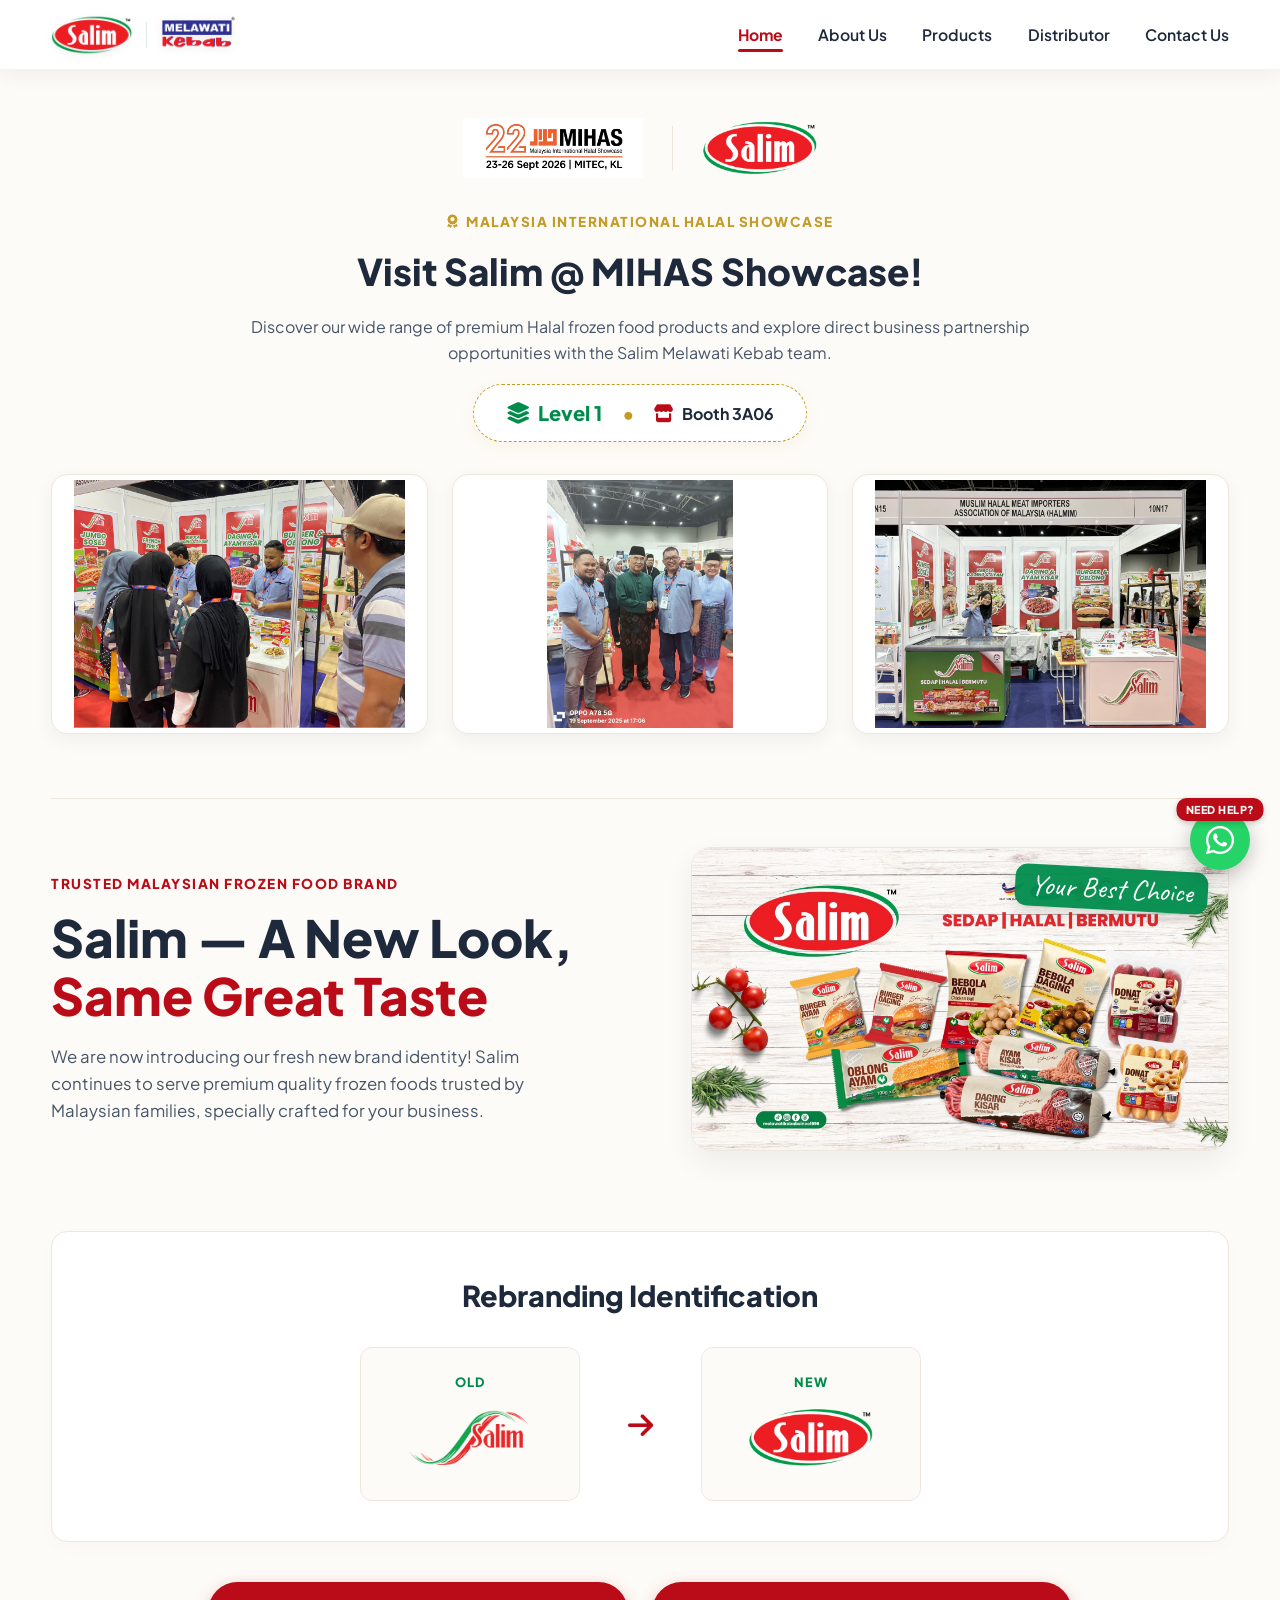
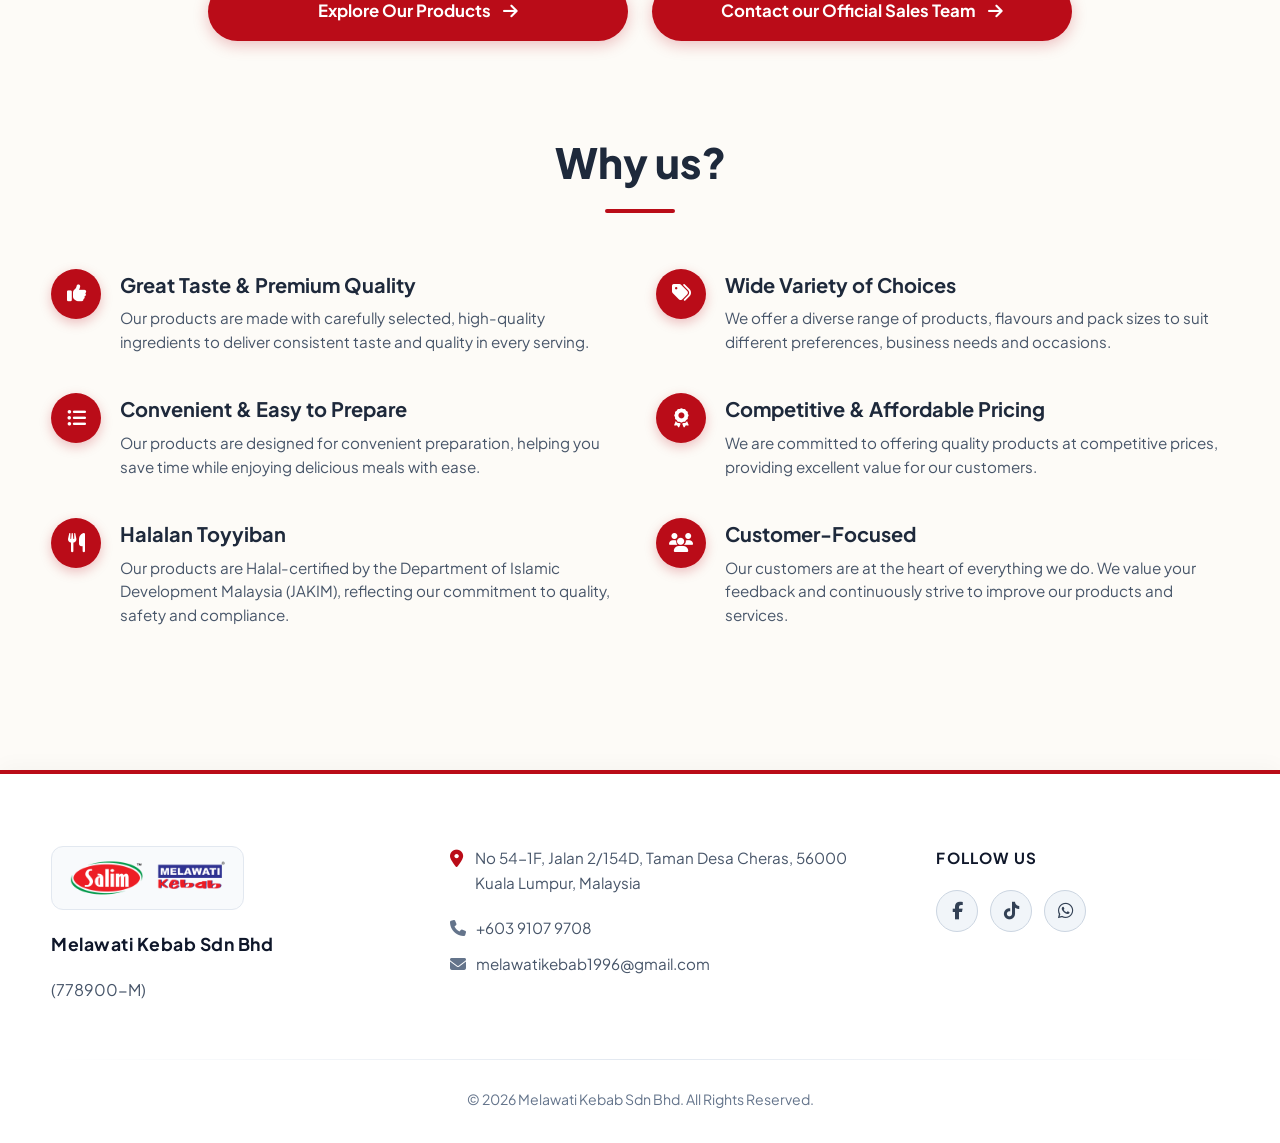
==== commit b94521a6: "Update index.html" ====
--- a/index.html
+++ b/index.html
@@ -11,13 +11,13 @@
     <link rel="preconnect" href="https://fonts.googleapis.com">
     <link rel="preconnect" href="https://fonts.gstatic.com" crossorigin>
     <link href="https://fonts.googleapis.com/css2?family=Plus+Jakarta+Sans:wght@400;500;600;700;800&family=Caveat:wght@600&display=swap" rel="stylesheet">
-    
+
     <!-- Header & Footer Component CSS -->
     <link rel="stylesheet" href="components.css">
 
     <!-- Header & Footer Component JavaScript -->
     <script src="components.js" defer></script>
-    
+
     <style>
         :root {
             --salim-red: #ba0c18;
@@ -25,11 +25,11 @@
             --salim-green: #008d4c;
             --salim-green-hover: #006e3b;
             --salim-gold: #c59b27;
-            
+
             /* ULTRA-LIGHT CREAM THEME */
             --bg-light: #fdfbf7;
-            --bg-card: #ffffff;             
-            --bg-cream-card: #f8f4ed;       
+            --bg-card: #ffffff;            
+            --bg-cream-card: #f8f4ed;      
             --text-dark: #1e293b;
             --text-gray: #475569;
             --border-color: #eee7de;        
@@ -55,10 +55,8 @@
             background-color: var(--bg-light);
             color: var(--text-dark);
             line-height: 1.6;
-            /* DIBETULKAN: padding-bottom dibuang supaya tiada jurang kosong di bawah footer */
-        }
-
-        /* DIBETULKAN: Flexbox sticky footer dikemaskini */
+        }
+
         .site-wrapper {
             width: 100%;
             max-width: 100%;
@@ -78,7 +76,6 @@
             width: 100%;
         }
 
-        /* DIBETULKAN: flex: 1 menolak footer ke dasar paparan */
         main.container {
             flex: 1;
         }
@@ -177,7 +174,7 @@
             color: var(--salim-red);
             font-size: 1.1rem;
         }
-        
+
         .booth-item.level-emphasis i {
             font-size: 1.35rem;
             color: var(--salim-green);
@@ -200,21 +197,25 @@
             border-radius: 16px;
             overflow: hidden;
             box-shadow: 0 6px 20px rgba(0,0,0,0.05);
-            height: 250px;
-            background-color: #f2ede4;
+            height: 260px;
+            background-color: #ffffff; /* Ditukar ke putih supaya kemas dengan contain */
             border: 1px solid var(--border-color);
             position: relative;
+            display: flex;
+            align-items: center;
+            justify-content: center;
         }
 
         .mihas-photo-card img {
             width: 100%;
             height: 100%;
-            object-fit: cover;
+            object-fit: contain; /* Memastikan gambar nampak penuh tanpa terpotong di telefon */
+            padding: 5px;
             transition: transform 0.4s ease;
         }
 
         .mihas-photo-card:hover img {
-            transform: scale(1.05);
+            transform: scale(1.03);
         }
 
         /* 2. HERO SECTION */
@@ -257,46 +258,56 @@
         .hero-text p {
             color: var(--text-gray);
             font-size: 1.05rem;
-            margin-bottom: 2rem;
+            margin-bottom: 0;
             max-width: 520px;
             line-height: 1.6;
         }
 
+        /* BUTTON MERAH MEMANJANG & RESPONSIVE */
         .btn-hero-red {
             background: var(--salim-red);
             color: #ffffff;
-            padding: 0.85rem 1.8rem;
+            padding: 1rem 2.5rem;
             border-radius: 50px;
             text-decoration: none;
             font-weight: 700;
-            font-size: 1rem;
+            font-size: 1.05rem;
             display: inline-flex;
             align-items: center;
-            gap: 10px;
+            justify-content: center;
+            gap: 12px;
             transition: var(--transition);
             box-shadow: 0 4px 15px rgba(186, 12, 24, 0.25);
+            text-align: center;
         }
 
         .btn-hero-red:hover {
             background: var(--salim-red-hover);
             transform: translateY(-2px);
             box-shadow: 0 6px 20px rgba(186, 12, 24, 0.35);
+            color: #ffffff;
         }
 
         .hero-image-container {
             position: relative;
             width: 100%;
+            background-color: #ffffff;
+            border-radius: 20px;
+            overflow: hidden;
+            box-shadow: 0 12px 30px rgba(0,0,0,0.06);
+            border: 1px solid var(--border-color);
+            display: flex;
+            align-items: center;
+            justify-content: center;
         }
 
         .hero-image-bg {
             width: 100%;
             height: auto;
-            border-radius: 20px;
-            box-shadow: 0 12px 30px rgba(0,0,0,0.06);
+            max-height: 420px;
             display: block;
-            object-fit: cover;
-            background-color: #f2ede4;
-            min-height: 280px;
+            object-fit: contain; /* Memastikan gambar produk nampak penuh tanpa terpotong */
+            background-color: #ffffff;
         }
 
         .hero-script-badge {
@@ -372,63 +383,20 @@
             font-size: 1.8rem;
         }
 
-        /* 4. ACTION BOXES */
+        /* 4. ACTION BUTTONS SECTION */
         .action-boxes {
-            display: grid;
-            grid-template-columns: 1fr 1fr;
+            display: flex;
+            align-items: center;
+            justify-content: center;
             gap: 1.5rem;
             margin: 2.5rem 0;
-        }
-
-        .action-card {
-            background: var(--bg-card);
-            border: 2px solid var(--border-color);
-            border-radius: 16px;
-            padding: 2.2rem;
-            text-decoration: none;
-            color: var(--text-dark);
-            transition: var(--transition);
-            display: flex;
-            flex-direction: column;
-            justify-content: space-between;
-            min-height: 180px;
-            box-shadow: 0 4px 15px rgba(0,0,0,0.02);
-        }
-
-        .action-card:hover, .action-card:focus {
-            background: var(--salim-red);
-            border-color: var(--salim-red);
-            color: #ffffff;
-            transform: translateY(-4px);
-            box-shadow: 0 12px 30px rgba(186, 12, 24, 0.25);
-        }
-
-        .action-card:hover p, .action-card:focus p {
-            color: rgba(255, 255, 255, 0.9);
-        }
-
-        .action-card h3 {
-            font-size: 1.8rem;
-            font-weight: 800;
-            margin-bottom: 0.5rem;
-        }
-
-        .action-card p {
-            color: var(--text-gray);
-            font-size: 0.95rem;
-            transition: var(--transition);
-        }
-
-        .action-card .card-arrow {
-            align-self: flex-end;
-            margin-top: 1.5rem;
-            font-size: 1.3rem;
-            color: var(--salim-green);
-            transition: var(--transition);
-        }
-
-        .action-card:hover .card-arrow, .action-card:focus .card-arrow {
-            color: #ffffff;
+            flex-wrap: wrap;
+        }
+
+        .action-boxes .btn-hero-red {
+            flex: 1;
+            min-width: 280px;
+            max-width: 420px;
         }
 
         /* 5. WHY US SECTION */
@@ -561,9 +529,9 @@
                 gap: 1.2rem;
             }
             .mihas-photo-card {
-                height: 220px;
-            }
-            .action-boxes, .why-us-grid {
+                height: 250px;
+            }
+            .why-us-grid {
                 grid-template-columns: 1fr;
             }
         }
@@ -613,9 +581,6 @@
                 width: 100%;
                 min-width: auto;
             }
-            .action-card {
-                padding: 1.6rem;
-            }
             .why-us-title {
                 font-size: 2rem;
                 margin-bottom: 2.2rem;
@@ -639,8 +604,13 @@
             .hero-text h1 {
                 font-size: 1.8rem;
             }
-            .btn-hero-red {
+            .action-boxes {
+                flex-direction: column;
                 width: 100%;
+            }
+            .action-boxes .btn-hero-red {
+                width: 100%;
+                max-width: 100%;
                 justify-content: center;
             }
         }
@@ -668,7 +638,7 @@
                     </div>
                     <h2>Visit Salim @ MIHAS Showcase!</h2>
                     <p>Discover our wide range of premium Halal frozen food products and explore direct business partnership opportunities with the Salim Melawati Kebab team.</p>
-                    
+
                     <div class="booth-location-card">
                         <div class="booth-item level-emphasis">
                             <i class="fa-solid fa-layer-group"></i> Level 1
@@ -700,7 +670,6 @@
                         <span class="tagline-red">TRUSTED MALAYSIAN FROZEN FOOD BRAND</span>
                         <h1>Salim — A New Look, <span>Same Great Taste</span></h1>
                         <p>We are now introducing our fresh new brand identity! Salim continues to serve premium quality frozen foods trusted by Malaysian families, specially crafted for your business.</p>
-                        <a href="produk.html" class="btn-hero-red">Explore Our Products <i class="fa-solid fa-arrow-right"></i></a>
                     </div>
 
                     <div class="hero-image-container">
@@ -728,23 +697,10 @@
                 </div>
             </section>
 
-            <!-- 4. ACTION CARDS -->
+            <!-- 4. ACTION BUTTONS (MEMANJANG & RESPONSIVE) -->
             <section class="action-boxes">
-                <a href="produk.html" class="action-card">
-                    <div>
-                        <h3>Products</h3>
-                        <p>Explore our full range of frozen foods and find the right products for your business.</p>
-                    </div>
-                    <div class="card-arrow"><i class="fa-solid fa-arrow-right"></i></div>
-                </a>
-
-                <a href="distributor.html" class="action-card">
-                    <div>
-                        <h3>Distributor</h3>
-                        <p>Partner with Salim Melawati Kebab and be part of our growing network.</p>
-                    </div>
-                    <div class="card-arrow"><i class="fa-solid fa-arrow-right"></i></div>
-                </a>
+                <a href="produk.html" class="btn-hero-red">Explore Our Products <i class="fa-solid fa-arrow-right"></i></a>
+                <a href="distributor.html" class="btn-hero-red">Contact our Official Sales Team<i class="fa-solid fa-arrow-right"></i></a>
             </section>
 
             <!-- 5. WHY US SECTION -->
@@ -807,7 +763,7 @@
 
     </div>
 
-    <!-- BUTANG WHATSAPP TERAPUNG BULAT (DENGAN NOMBOR: 60124247708) -->
+    <!-- BUTANG WHATSAPP TERAPUNG BULAT -->
     <a href="https://wa.me/60124247708?text=Hi%20Salim%20Melawati%20Kebab,%20saya%20berminat%20untuk%20bertanya%20tentang%20produk." class="whatsapp-inquiry-fixed" target="_blank" rel="noopener noreferrer" aria-label="Need Help? Contact WhatsApp">
         <span class="ws-badge">Need Help?</span>
         <i class="fa-brands fa-whatsapp"></i>
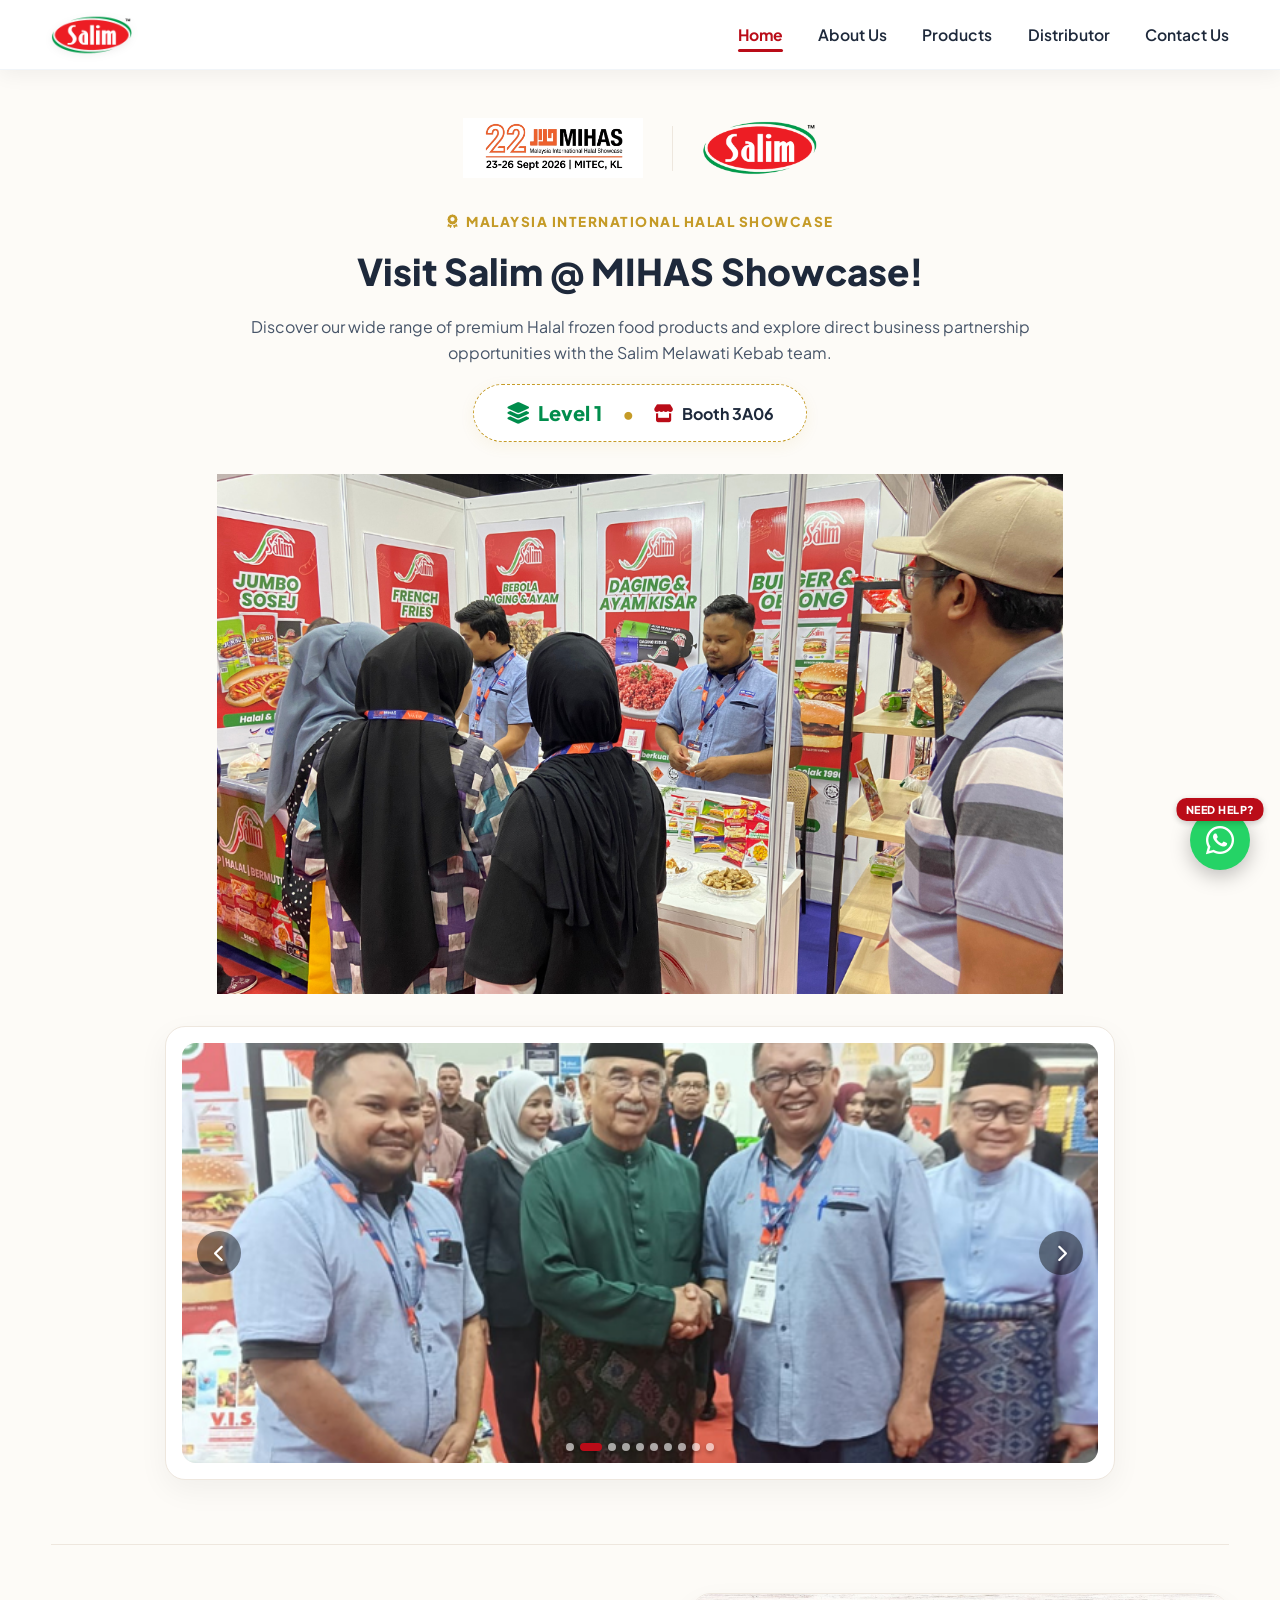
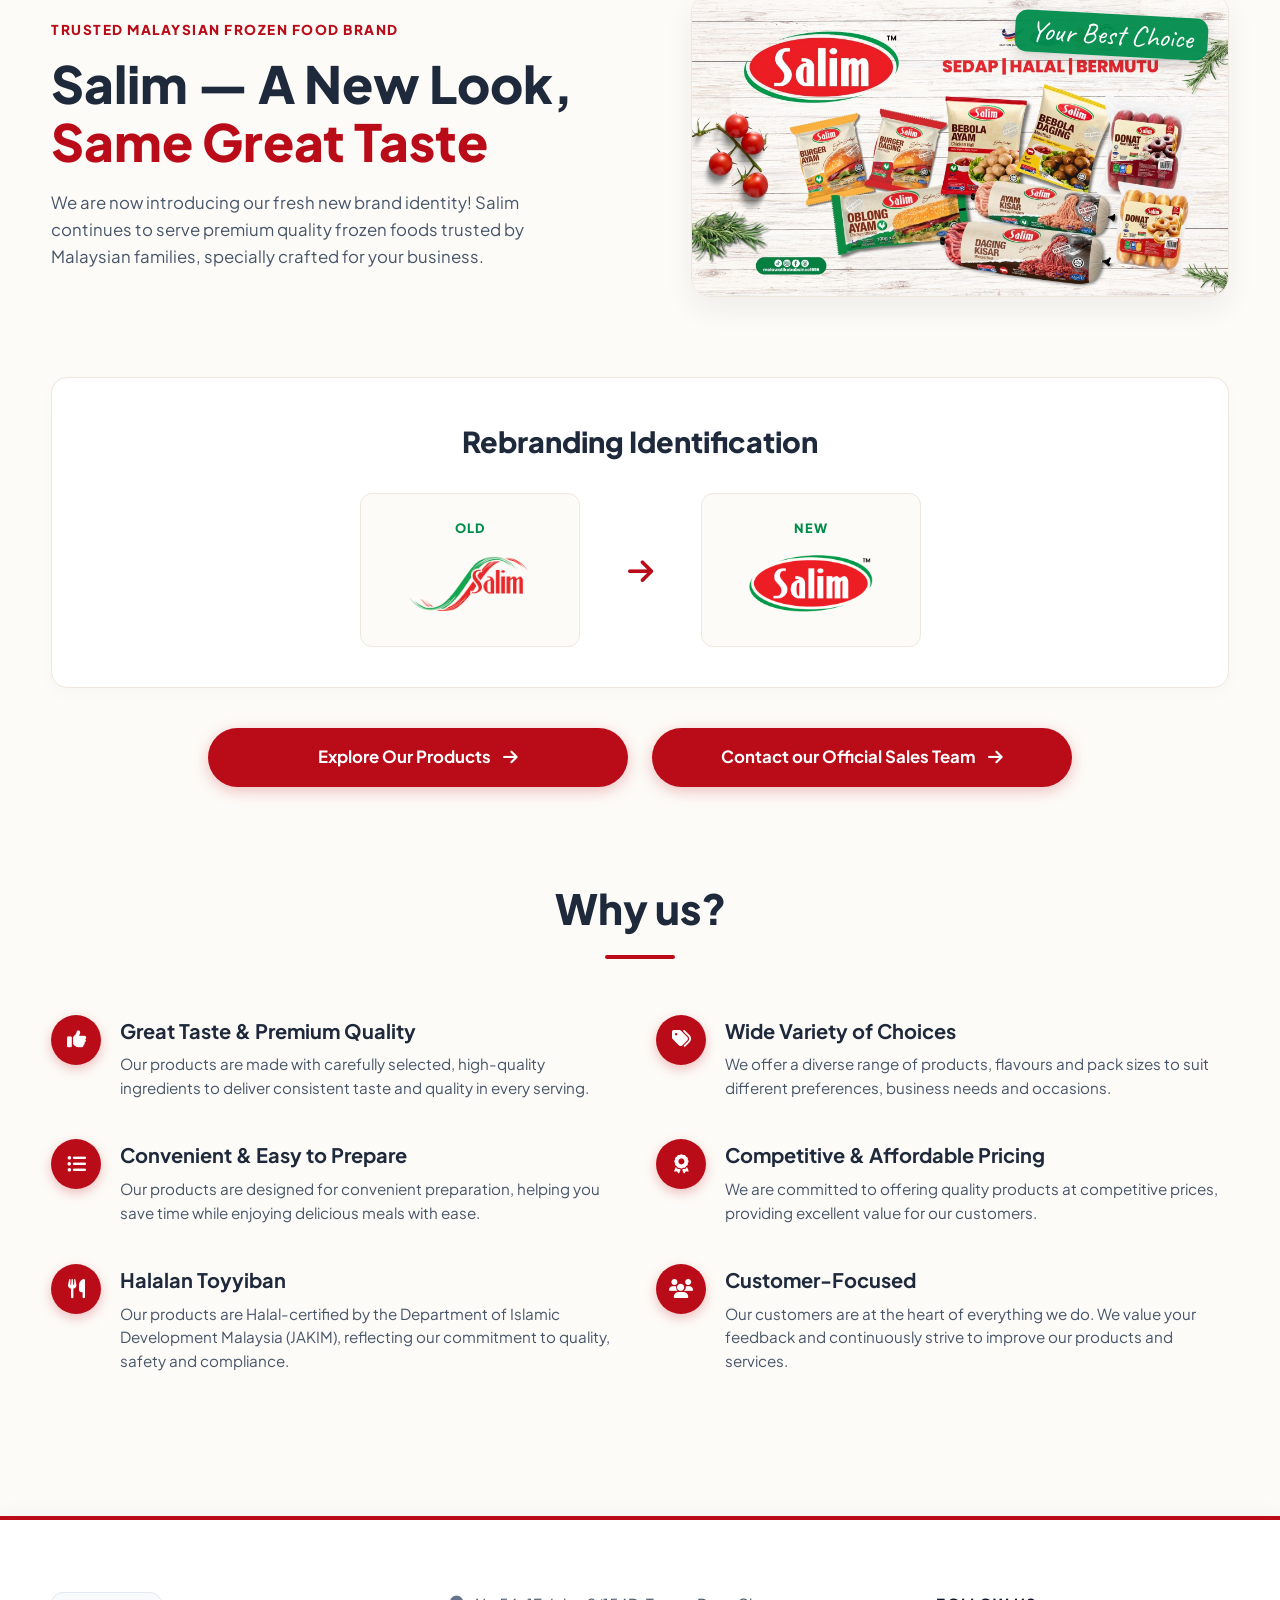
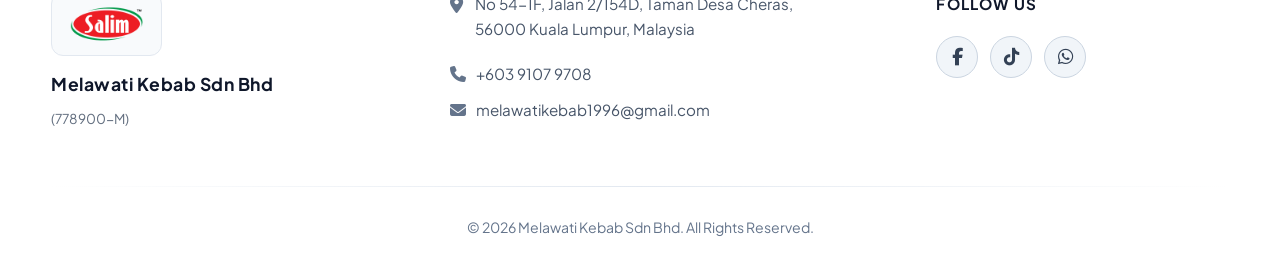
==== commit b8351cfd: "Update index.html" ====
--- a/index.html
+++ b/index.html
@@ -186,36 +186,148 @@
             font-size: 1.2rem;
         }
 
-        .mihas-photos-grid {
-            display: grid;
-            grid-template-columns: repeat(3, 1fr);
-            gap: 1.5rem;
+        /* RE-DESIGNED MIHAS DISPLAY CONTAINER */
+        .mihas-display-container {
+            display: flex;
+            flex-direction: column;
+            gap: 2rem;
             margin-top: 2rem;
-        }
-
-        .mihas-photo-card {
+            max-width: 950px;
+            margin-left: auto;
+            margin-right: auto;
+        }
+
+        /* 1. POSTER MIHAS (TANPA KOTAK PUTIH DI BELAKANG) */
+        .mihas-poster-card {
+            position: relative;
+            background: transparent;
+            border-radius: 0;
+            border: none;
+            box-shadow: none;
+            overflow: hidden;
+            text-align: center;
+            padding: 0;
+        }
+
+        .mihas-poster-card img {
+            width: 100%;
+            max-height: 520px;
+            object-fit: contain;
             border-radius: 16px;
+            display: block;
+            margin: 0 auto;
+            transition: transform 0.4s ease;
+        }
+
+        .mihas-poster-card:hover img {
+            transform: scale(1.01);
+        }
+
+        /* 2. HIGHLIGHTS SLIDESHOW (GAMBAR SAMA SIZE & ARROW KIRI KANAN) */
+        .mihas-highlights-box {
+            background: #ffffff;
+            border-radius: 20px;
+            border: 1px solid var(--border-color);
+            box-shadow: 0 10px 30px rgba(0,0,0,0.05);
+            padding: 1rem;
             overflow: hidden;
-            box-shadow: 0 6px 20px rgba(0,0,0,0.05);
-            height: 260px;
-            background-color: #ffffff; /* Ditukar ke putih supaya kemas dengan contain */
-            border: 1px solid var(--border-color);
+        }
+
+        .mihas-slider-wrapper {
             position: relative;
-            display: flex;
-            align-items: center;
-            justify-content: center;
-        }
-
-        .mihas-photo-card img {
+            width: 100%;
+            height: 420px;
+            border-radius: 14px;
+            overflow: hidden;
+            background-color: var(--bg-cream-card);
+        }
+
+        .mihas-slide {
+            position: absolute;
+            top: 0;
+            left: 0;
             width: 100%;
             height: 100%;
-            object-fit: contain; /* Memastikan gambar nampak penuh tanpa terpotong di telefon */
-            padding: 5px;
-            transition: transform 0.4s ease;
-        }
-
-        .mihas-photo-card:hover img {
-            transform: scale(1.03);
+            opacity: 0;
+            visibility: hidden;
+            transition: opacity 0.8s ease-in-out, transform 0.8s ease-in-out;
+            transform: scale(1.02);
+        }
+
+        .mihas-slide.active {
+            opacity: 1;
+            visibility: visible;
+            transform: scale(1);
+        }
+
+        .mihas-slide img {
+            width: 100%;
+            height: 100%;
+            object-fit: cover;
+            object-position: center;
+        }
+
+        /* BUTANG ARROW NAVIGASI SLIDESHOW */
+        .slider-arrow {
+            position: absolute;
+            top: 50%;
+            transform: translateY(-50%);
+            background: rgba(0, 0, 0, 0.45);
+            color: #ffffff;
+            border: none;
+            width: 44px;
+            height: 44px;
+            border-radius: 50%;
+            display: flex;
+            align-items: center;
+            justify-content: center;
+            cursor: pointer;
+            z-index: 15;
+            transition: all 0.3s ease;
+            font-size: 1.1rem;
+        }
+
+        .slider-arrow:hover {
+            background: var(--salim-red);
+            color: #ffffff;
+            transform: translateY(-50%) scale(1.1);
+        }
+
+        .prev-arrow {
+            left: 15px;
+        }
+
+        .next-arrow {
+            right: 15px;
+        }
+
+        .slider-dots {
+            position: absolute;
+            bottom: 12px;
+            left: 50%;
+            transform: translateX(-50%);
+            display: flex;
+            gap: 6px;
+            z-index: 10;
+            max-width: 90%;
+            justify-content: center;
+            flex-wrap: wrap;
+        }
+
+        .slider-dots .dot {
+            width: 8px;
+            height: 8px;
+            border-radius: 50%;
+            background-color: rgba(255, 255, 255, 0.6);
+            cursor: pointer;
+            transition: all 0.3s ease;
+            box-shadow: 0 2px 4px rgba(0,0,0,0.3);
+        }
+
+        .slider-dots .dot.active {
+            background-color: var(--salim-red);
+            width: 22px;
+            border-radius: 10px;
         }
 
         /* 2. HERO SECTION */
@@ -306,7 +418,7 @@
             height: auto;
             max-height: 420px;
             display: block;
-            object-fit: contain; /* Memastikan gambar produk nampak penuh tanpa terpotong */
+            object-fit: contain;
             background-color: #ffffff;
         }
 
@@ -524,13 +636,6 @@
                 margin-left: auto;
                 margin-right: auto;
             }
-            .mihas-photos-grid {
-                grid-template-columns: 1fr;
-                gap: 1.2rem;
-            }
-            .mihas-photo-card {
-                height: 250px;
-            }
             .why-us-grid {
                 grid-template-columns: 1fr;
             }
@@ -542,6 +647,13 @@
             }
             .mihas-divider {
                 height: 35px;
+            }
+
+            .mihas-slider-wrapper {
+                height: 300px;
+            }
+            .mihas-poster-card img {
+                max-height: 380px;
             }
 
             .hero {
@@ -601,6 +713,9 @@
             .mihas-official-logo {
                 height: 45px;
             }
+            .mihas-slider-wrapper {
+                height: 230px;
+            }
             .hero-text h1 {
                 font-size: 1.8rem;
             }
@@ -612,6 +727,11 @@
                 width: 100%;
                 max-width: 100%;
                 justify-content: center;
+            }
+            .slider-arrow {
+                width: 36px;
+                height: 36px;
+                font-size: 0.95rem;
             }
         }
     </style>
@@ -650,16 +770,54 @@
                     </div>
                 </div>
 
-                <div class="mihas-photos-grid">
-                    <div class="mihas-photo-card">
-                        <img src="productpic/mihas-lastyear-1.png" alt="MIHAS Highlights 1" loading="lazy">
-                    </div>
-                    <div class="mihas-photo-card">
-                        <img src="productpic/mihas-lastyear-2.png" alt="MIHAS Highlights 2" loading="lazy">
-                    </div>
-                    <div class="mihas-photo-card">
-                        <img src="productpic/mihas-lastyear-3.png" alt="MIHAS Highlights 3" loading="lazy">
-                    </div>
+                <!-- SHOWCASE DISPLAY AREA -->
+                <div class="mihas-display-container">
+                    
+                    <!-- POSTER MIHAS (TANPA KOTAK PUTIH DI BELAKANG) -->
+                    <div class="mihas-poster-card">
+                        <img src="productpic/mihas-poster.png" alt="MIHAS Poster" loading="lazy" onerror="this.src='productpic/mihas-lastyear-1.png'">
+                    </div>
+
+                    <!-- SLIDESHOW 10 GAMBAR TERKINI (BERTUKAR 2 SAAT + ARROW KIRI KANAN) -->
+                    <div class="mihas-highlights-box">
+                        <div class="mihas-slider-wrapper" id="mihasSlider">
+                            
+                            <!-- BUTANG ARROW NAVIGASI -->
+                            <button class="slider-arrow prev-arrow" onclick="changeSlide(-1)" aria-label="Previous Slide">
+                                <i class="fa-solid fa-chevron-left"></i>
+                            </button>
+                            <button class="slider-arrow next-arrow" onclick="changeSlide(1)" aria-label="Next Slide">
+                                <i class="fa-solid fa-chevron-right"></i>
+                            </button>
+
+                            <!-- 10 GAMBAR MIHAS -->
+                            <div class="mihas-slide active"><img src="productpic/mihas-terkini-1.jpg" alt="MIHAS 1" onerror="this.src='productpic/mihas-lastyear-1.png'"></div>
+                            <div class="mihas-slide"><img src="productpic/mihas-terkini-2.jpg" alt="MIHAS 2" onerror="this.src='productpic/mihas-lastyear-2.png'"></div>
+                            <div class="mihas-slide"><img src="productpic/mihas-terkini-3.jpg" alt="MIHAS 3" onerror="this.src='productpic/mihas-lastyear-3.png'"></div>
+                            <div class="mihas-slide"><img src="productpic/mihas-terkini-4.jpg" alt="MIHAS 4" onerror="this.src='productpic/mihas-lastyear-1.png'"></div>
+                            <div class="mihas-slide"><img src="productpic/mihas-terkini-5.jpg" alt="MIHAS 5" onerror="this.src='productpic/mihas-lastyear-2.png'"></div>
+                            <div class="mihas-slide"><img src="productpic/mihas-terkini-6.jpg" alt="MIHAS 6" onerror="this.src='productpic/mihas-lastyear-3.png'"></div>
+                            <div class="mihas-slide"><img src="productpic/mihas-terkini-7.jpg" alt="MIHAS 7" onerror="this.src='productpic/mihas-lastyear-1.png'"></div>
+                            <div class="mihas-slide"><img src="productpic/mihas-terkini-8.jpg" alt="MIHAS 8" onerror="this.src='productpic/mihas-lastyear-2.png'"></div>
+                            <div class="mihas-slide"><img src="productpic/mihas-terkini-9.jpg" alt="MIHAS 9" onerror="this.src='productpic/mihas-lastyear-3.png'"></div>
+                            <div class="mihas-slide"><img src="productpic/mihas-terkini-10.jpg" alt="MIHAS 10" onerror="this.src='productpic/mihas-lastyear-1.png'"></div>
+
+                            <!-- Indikator Dots (10 Biji Dot) -->
+                            <div class="slider-dots">
+                                <span class="dot active" onclick="currentSlide(0)"></span>
+                                <span class="dot" onclick="currentSlide(1)"></span>
+                                <span class="dot" onclick="currentSlide(2)"></span>
+                                <span class="dot" onclick="currentSlide(3)"></span>
+                                <span class="dot" onclick="currentSlide(4)"></span>
+                                <span class="dot" onclick="currentSlide(5)"></span>
+                                <span class="dot" onclick="currentSlide(6)"></span>
+                                <span class="dot" onclick="currentSlide(7)"></span>
+                                <span class="dot" onclick="currentSlide(8)"></span>
+                                <span class="dot" onclick="currentSlide(9)"></span>
+                            </div>
+                        </div>
+                    </div>
+
                 </div>
             </section>
 
@@ -769,5 +927,60 @@
         <i class="fa-brands fa-whatsapp"></i>
     </a>
 
+    <!-- SCRIPT AUTO-SLIDER 10 GAMBAR (BERTUKAR SETIAP 2 SAAT + ARROW NAVIGASI) -->
+    <script>
+        document.addEventListener("DOMContentLoaded", function () {
+            let slides = document.querySelectorAll(".mihas-slide");
+            let dots = document.querySelectorAll(".slider-dots .dot");
+            let currentIndex = 0;
+            let slideInterval;
+
+            function showSlide(index) {
+                slides.forEach((slide, i) => {
+                    slide.classList.remove("active");
+                    if (dots[i]) dots[i].classList.remove("active");
+                });
+                currentIndex = index;
+                if (currentIndex >= slides.length) currentIndex = 0;
+                if (currentIndex < 0) currentIndex = slides.length - 1;
+
+                slides[currentIndex].classList.add("active");
+                if (dots[currentIndex]) dots[currentIndex].classList.add("active");
+            }
+
+            function nextSlide() {
+                showSlide(currentIndex + 1);
+            }
+
+            function startSlider() {
+                slideInterval = setInterval(nextSlide, 2000); // Bertukar setiap 2000ms (2 saat)
+            }
+
+            function stopSlider() {
+                clearInterval(slideInterval);
+            }
+
+            window.currentSlide = function(n) {
+                stopSlider();
+                showSlide(n);
+                startSlider();
+            };
+
+            window.changeSlide = function(step) {
+                stopSlider();
+                showSlide(currentIndex + step);
+                startSlider();
+            };
+
+            const sliderWrapper = document.getElementById("mihasSlider");
+            if (sliderWrapper) {
+                sliderWrapper.addEventListener("mouseenter", stopSlider);
+                sliderWrapper.addEventListener("mouseleave", startSlider);
+            }
+
+            startSlider();
+        });
+    </script>
+
 </body>
 </html>
--- a/components.css
+++ b/components.css
@@ -259,7 +259,7 @@
 }
 
 .footer-address i {
-    color: var(--salim-red);
+    color: var(--footer-icon-accent); /* Diubah daripada var(--salim-red) kepada warna aksen ikon footer */
     font-size: 1.1rem;
     margin-top: 4px;
     flex-shrink: 0;
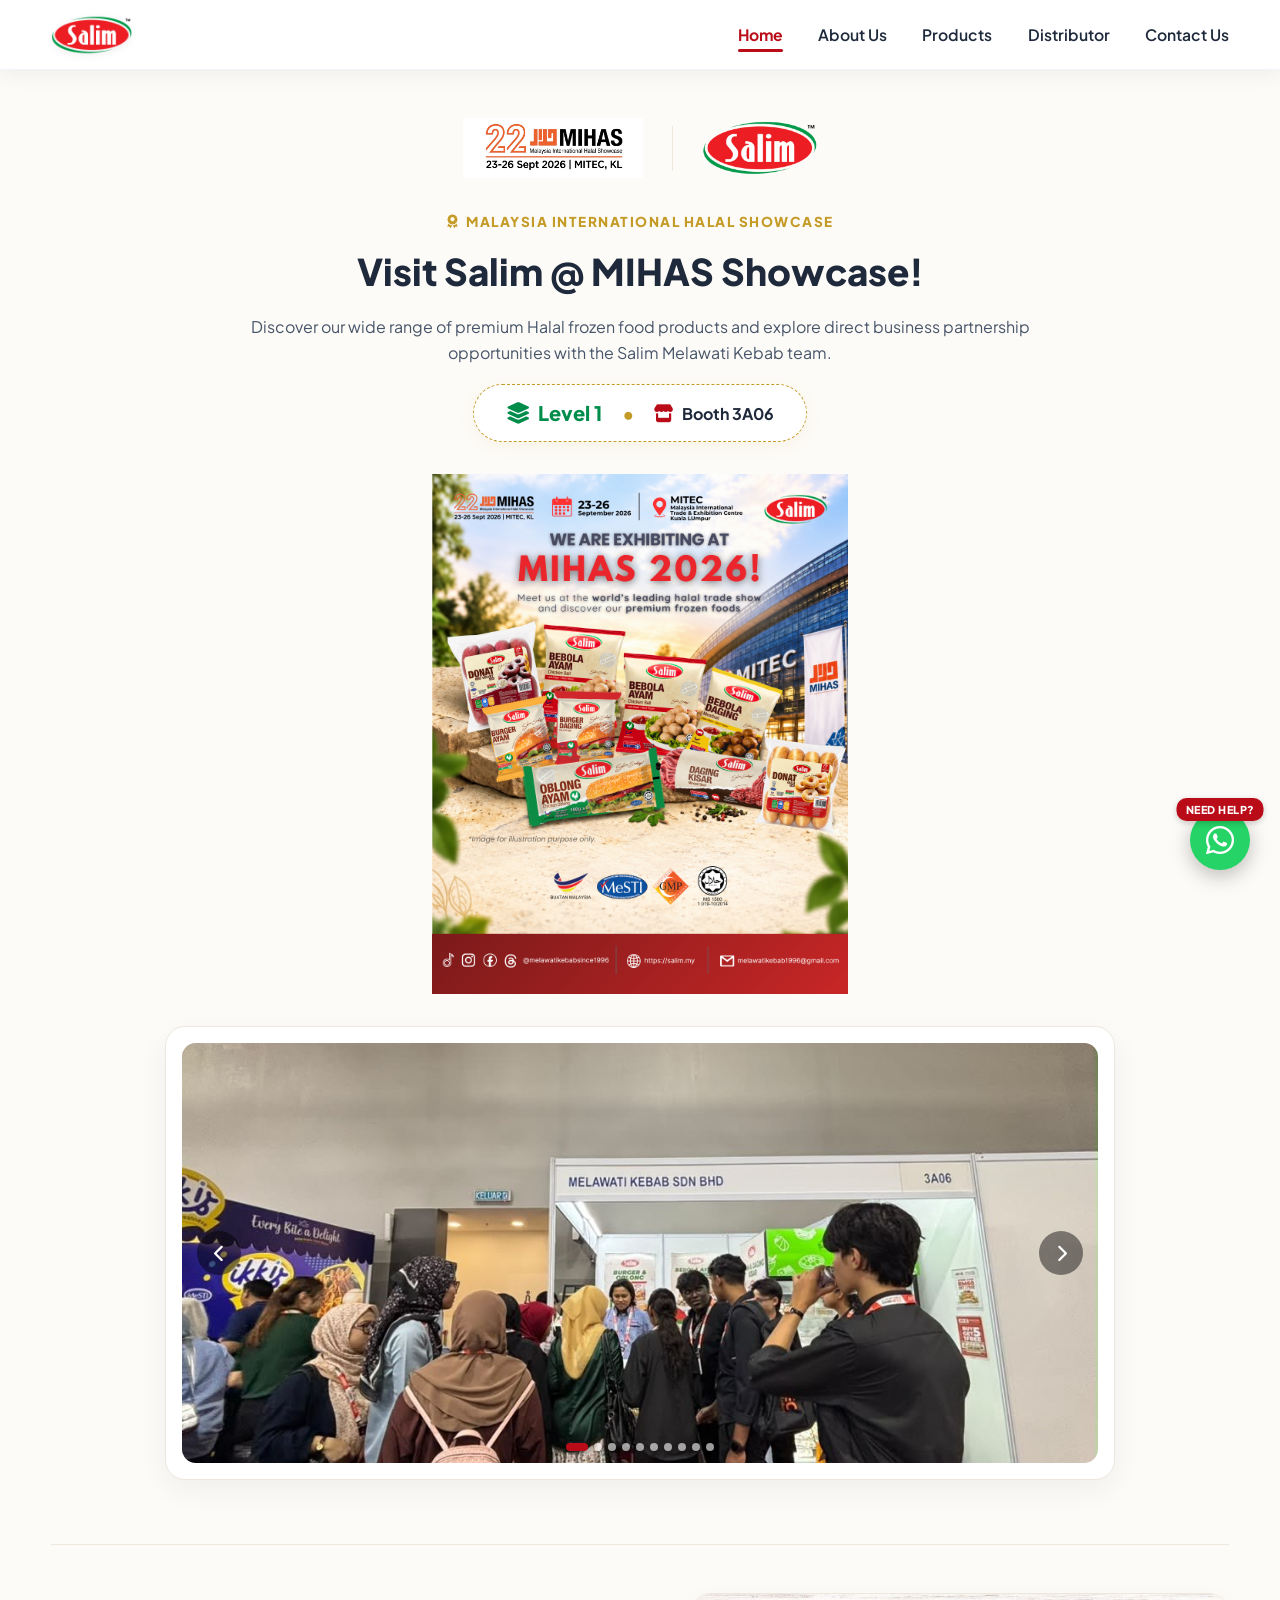
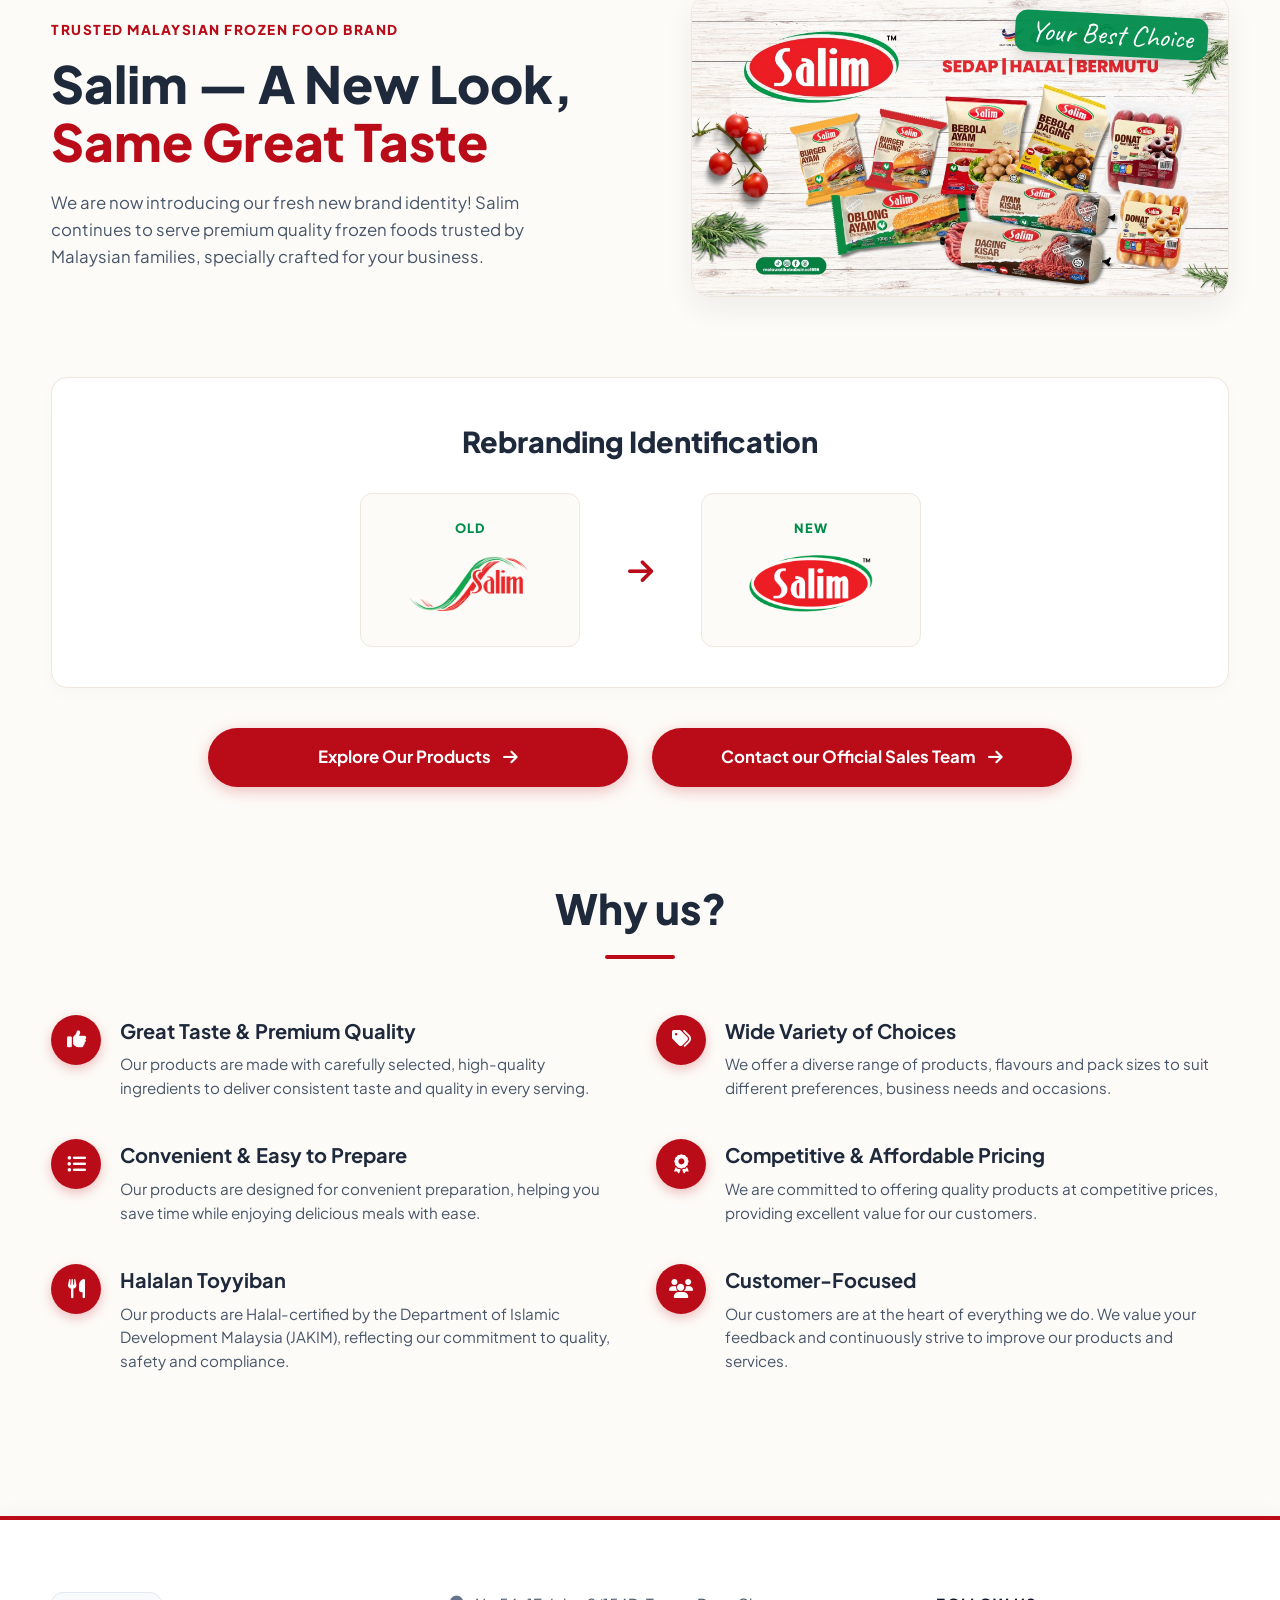
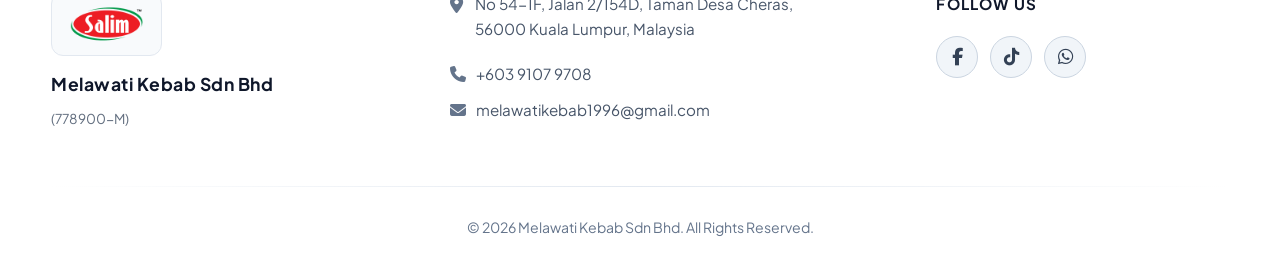
==== commit 3cbf4f5e: "Update index.html" ====
--- a/index.html
+++ b/index.html
@@ -953,7 +953,7 @@
             }
 
             function startSlider() {
-                slideInterval = setInterval(nextSlide, 2000); // Bertukar setiap 2000ms (2 saat)
+                slideInterval = setInterval(nextSlide, 4000); 
             }
 
             function stopSlider() {
